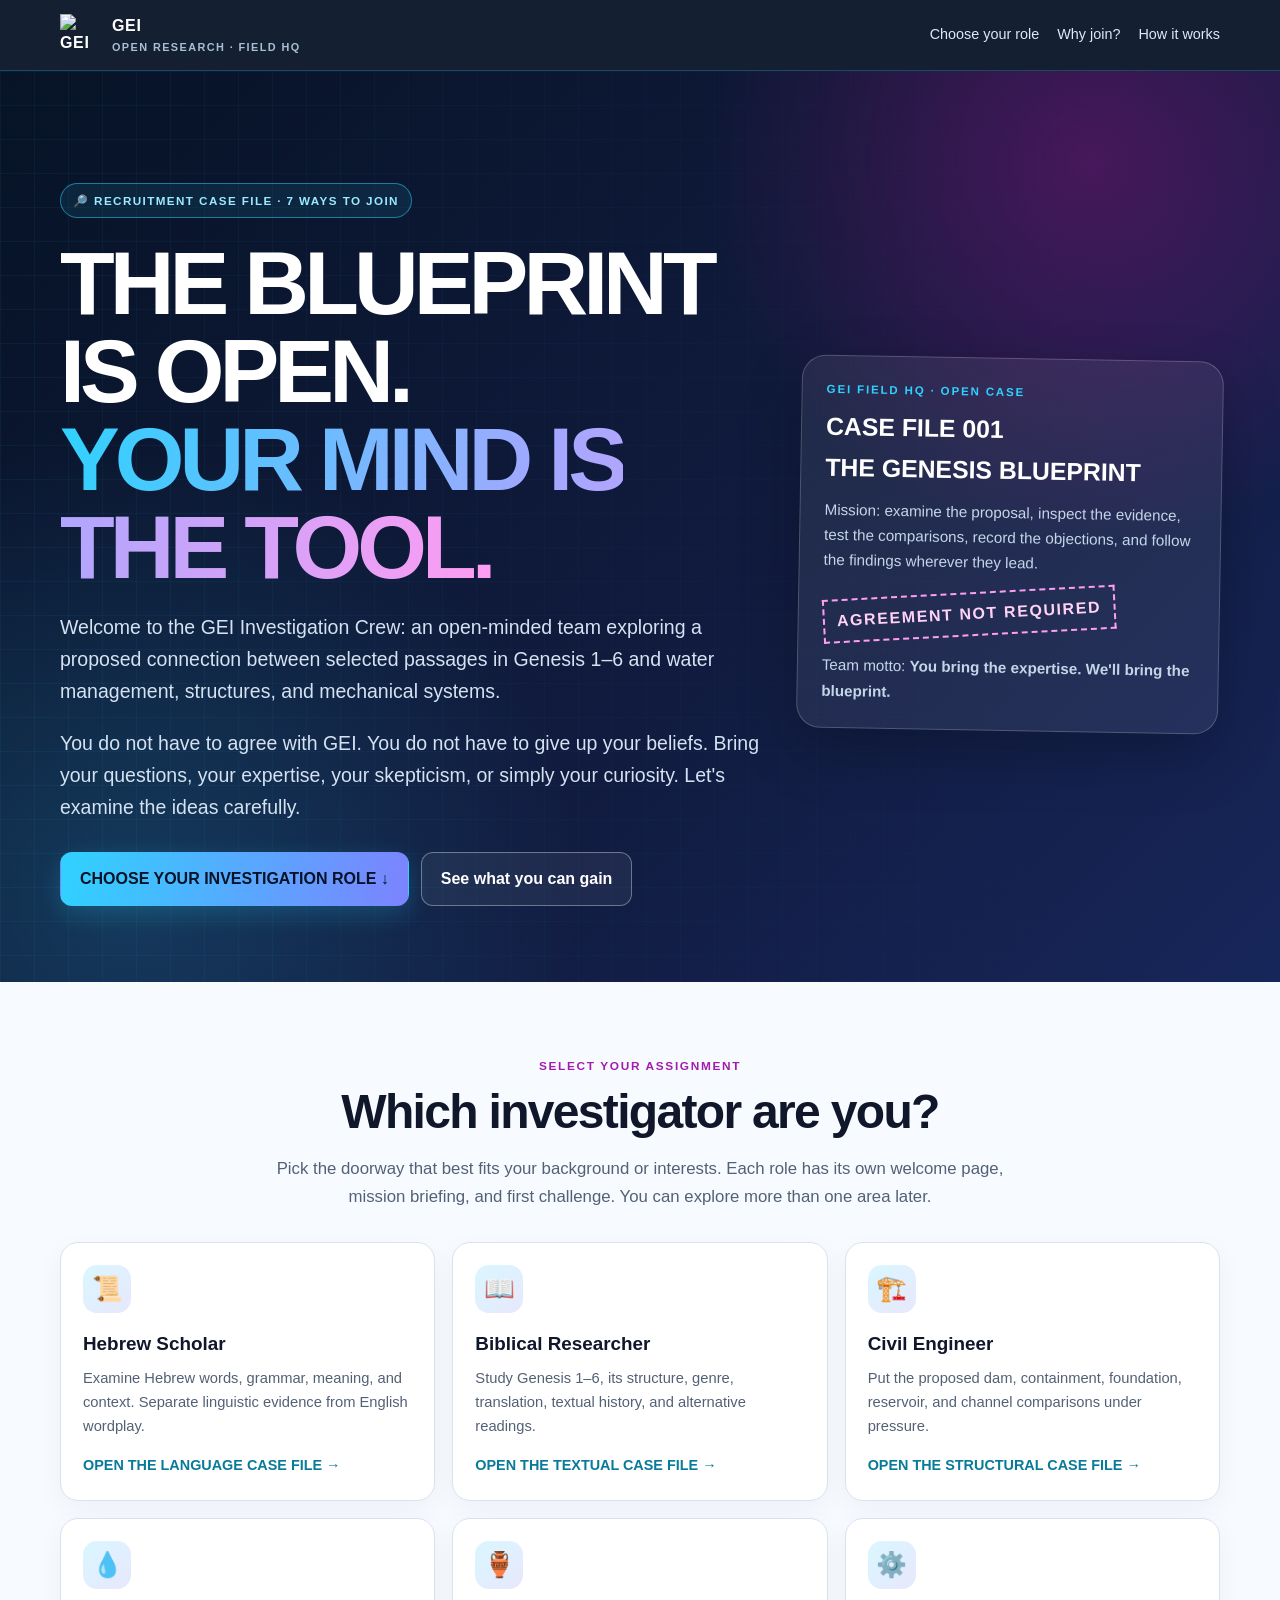
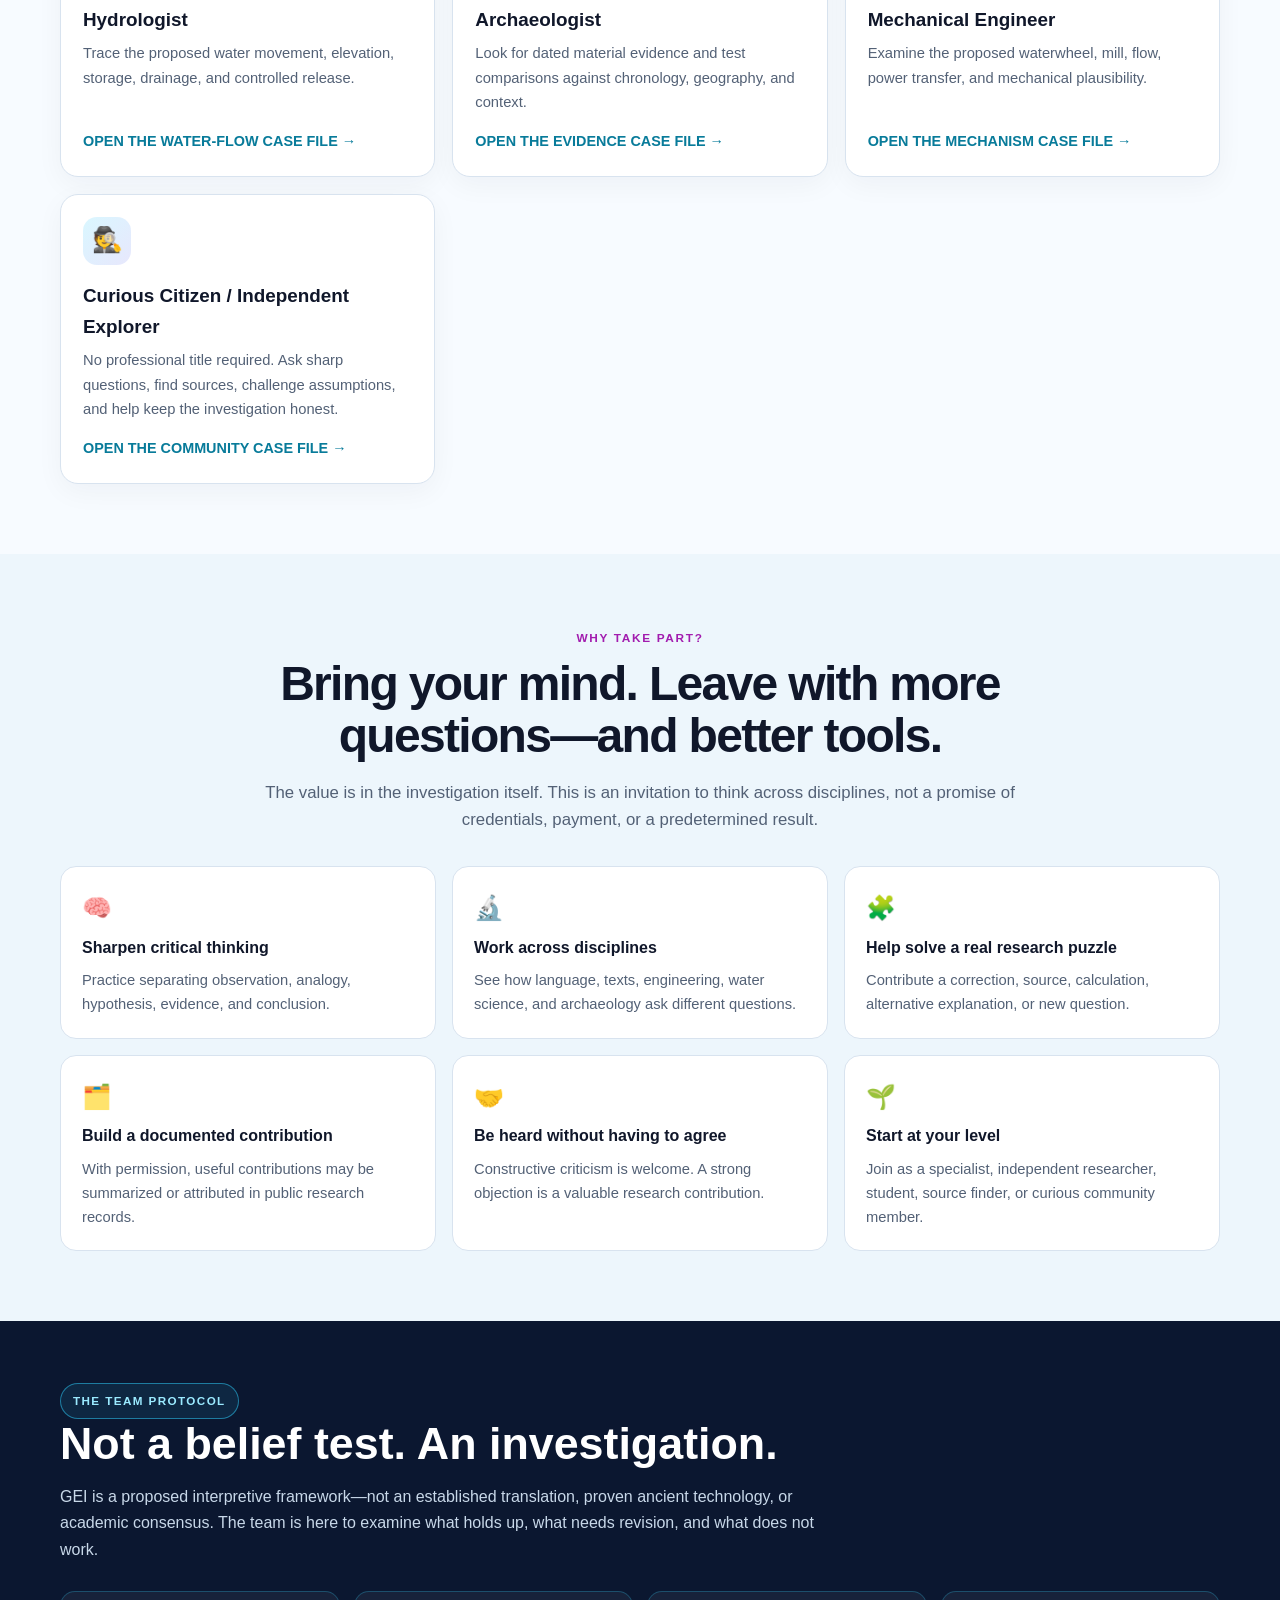
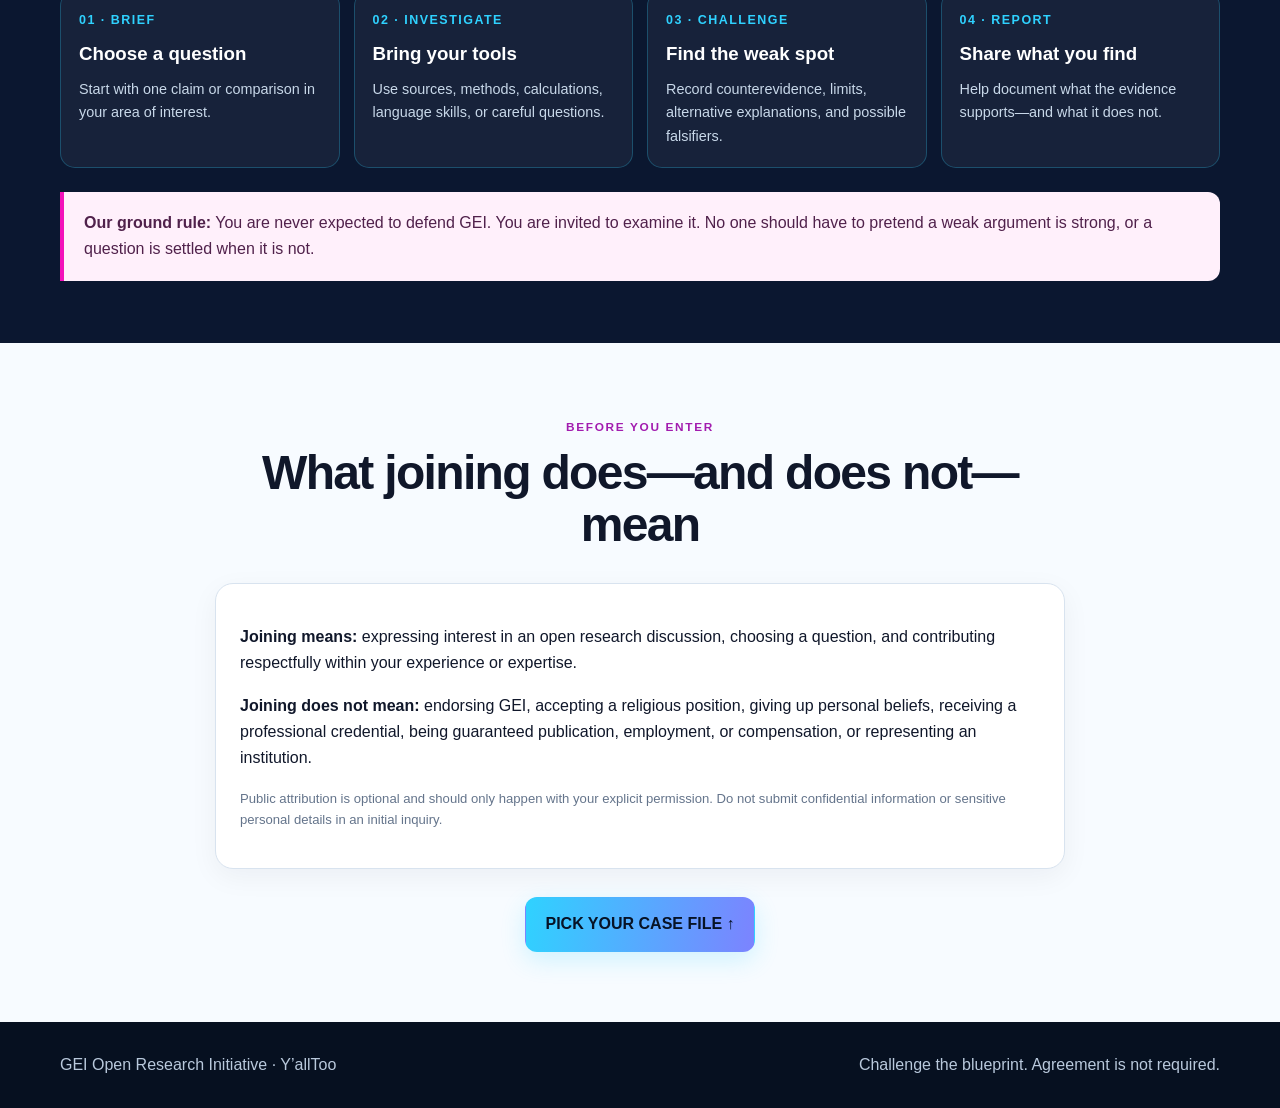
==== join.html @ c0c91cf6 "Add standalone GEI investigation crew recruitment headquarters" ====
<!doctype html>
<html lang="en">
<head>
<meta charset="utf-8"><meta name="viewport" content="width=device-width,initial-scale=1">
<meta name="description" content="Choose your role in the GEI investigation crew. Seven ways to examine a proposed Genesis 1–6 interpretation with curiosity, evidence, and independent thinking.">
<title>Join the Investigation Crew | GEI Open Research</title>
<link rel="stylesheet" href="join.css">
</head>
<body>
<header class="topbar"><div class="wrap topbar-inner">
<a class="brand" href="join.html"><img src="https://assets.zyrosite.com/YZ9jg46Bljs5wOZR/gei-open-research-YdUCaa1Wafpd7vkJ.png" alt="GEI logo"><span>GEI <small>OPEN RESEARCH · FIELD HQ</small></span></a>
<button class="menu-toggle" aria-expanded="false" aria-label="Open navigation">☰</button>
<nav class="navlinks" aria-label="Page navigation"><a href="#choose">Choose your role</a><a href="#benefits">Why join?</a><a href="#mission">How it works</a></nav>
</div></header>
<main>
<section class="hero"><div class="wrap hero-grid">
<div><span class="eyebrow">🔎 Recruitment case file · 7 ways to join</span>
<h1>THE BLUEPRINT IS OPEN.<br><span class="grad">YOUR MIND IS THE TOOL.</span></h1>
<p>Welcome to the GEI Investigation Crew: an open-minded team exploring a proposed connection between selected passages in Genesis 1–6 and water management, structures, and mechanical systems.</p>
<p>You do not have to agree with GEI. You do not have to give up your beliefs. Bring your questions, your expertise, your skepticism, or simply your curiosity. Let's examine the ideas carefully.</p>
<div class="hero-actions"><a class="btn btn-main" href="#choose">CHOOSE YOUR INVESTIGATION ROLE ↓</a><a class="btn btn-light" href="#benefits">See what you can gain</a></div>
</div>
<aside class="caseboard"><div class="case-label">GEI FIELD HQ · OPEN CASE</div><h2>CASE FILE 001<br>THE GENESIS BLUEPRINT</h2><p>Mission: examine the proposal, inspect the evidence, test the comparisons, record the objections, and follow the findings wherever they lead.</p><div class="case-stamp">AGREEMENT NOT REQUIRED</div><p style="margin-top:18px">Team motto: <strong>You bring the expertise. We'll bring the blueprint.</strong></p></aside>
</div></section>
<section class="section" id="choose"><div class="wrap">
<div class="section-head"><span class="kicker">Select your assignment</span><h2>Which investigator are you?</h2><p>Pick the doorway that best fits your background or interests. Each role has its own welcome page, mission briefing, and first challenge. You can explore more than one area later.</p></div>
<div class="role-grid">
<a class="role-card" href="join-hebrew-scholar.html"><span class="role-icon">📜</span><h3>Hebrew Scholar</h3><p>Examine Hebrew words, grammar, meaning, and context. Separate linguistic evidence from English wordplay.</p><span class="card-link">OPEN THE LANGUAGE CASE FILE →</span></a>
<a class="role-card" href="join-biblical-researcher.html"><span class="role-icon">📖</span><h3>Biblical Researcher</h3><p>Study Genesis 1–6, its structure, genre, translation, textual history, and alternative readings.</p><span class="card-link">OPEN THE TEXTUAL CASE FILE →</span></a>
<a class="role-card" href="join-civil-engineer.html"><span class="role-icon">🏗️</span><h3>Civil Engineer</h3><p>Put the proposed dam, containment, foundation, reservoir, and channel comparisons under pressure.</p><span class="card-link">OPEN THE STRUCTURAL CASE FILE →</span></a>
<a class="role-card" href="join-hydrologist.html"><span class="role-icon">💧</span><h3>Hydrologist</h3><p>Trace the proposed water movement, elevation, storage, drainage, and controlled release.</p><span class="card-link">OPEN THE WATER-FLOW CASE FILE →</span></a>
<a class="role-card" href="join-archaeologist.html"><span class="role-icon">🏺</span><h3>Archaeologist</h3><p>Look for dated material evidence and test comparisons against chronology, geography, and context.</p><span class="card-link">OPEN THE EVIDENCE CASE FILE →</span></a>
<a class="role-card" href="join-mechanical-engineer.html"><span class="role-icon">⚙️</span><h3>Mechanical Engineer</h3><p>Examine the proposed waterwheel, mill, flow, power transfer, and mechanical plausibility.</p><span class="card-link">OPEN THE MECHANISM CASE FILE →</span></a>
<a class="role-card" href="join-curious-citizen.html"><span class="role-icon">🕵️</span><h3>Curious Citizen / Independent Explorer</h3><p>No professional title required. Ask sharp questions, find sources, challenge assumptions, and help keep the investigation honest.</p><span class="card-link">OPEN THE COMMUNITY CASE FILE →</span></a>
</div>
</div></section>
<section class="section" id="benefits" style="background:#edf6fc"><div class="wrap">
<div class="section-head"><span class="kicker">Why take part?</span><h2>Bring your mind. Leave with more questions—and better tools.</h2><p>The value is in the investigation itself. This is an invitation to think across disciplines, not a promise of credentials, payment, or a predetermined result.</p></div>
<div class="benefit-grid">
<div class="benefit"><span class="emoji">🧠</span><b>Sharpen critical thinking</b><p>Practice separating observation, analogy, hypothesis, evidence, and conclusion.</p></div>
<div class="benefit"><span class="emoji">🔬</span><b>Work across disciplines</b><p>See how language, texts, engineering, water science, and archaeology ask different questions.</p></div>
<div class="benefit"><span class="emoji">🧩</span><b>Help solve a real research puzzle</b><p>Contribute a correction, source, calculation, alternative explanation, or new question.</p></div>
<div class="benefit"><span class="emoji">🗂️</span><b>Build a documented contribution</b><p>With permission, useful contributions may be summarized or attributed in public research records.</p></div>
<div class="benefit"><span class="emoji">🤝</span><b>Be heard without having to agree</b><p>Constructive criticism is welcome. A strong objection is a valuable research contribution.</p></div>
<div class="benefit"><span class="emoji">🌱</span><b>Start at your level</b><p>Join as a specialist, independent researcher, student, source finder, or curious community member.</p></div>
</div>
</div></section>
<section class="dark-band" id="mission"><div class="wrap">
<span class="eyebrow">The team protocol</span><h2>Not a belief test. An investigation.</h2><p>GEI is a proposed interpretive framework—not an established translation, proven ancient technology, or academic consensus. The team is here to examine what holds up, what needs revision, and what does not work.</p>
<div class="steps">
<div class="step"><strong>01 · BRIEF</strong><h3>Choose a question</h3><p>Start with one claim or comparison in your area of interest.</p></div>
<div class="step"><strong>02 · INVESTIGATE</strong><h3>Bring your tools</h3><p>Use sources, methods, calculations, language skills, or careful questions.</p></div>
<div class="step"><strong>03 · CHALLENGE</strong><h3>Find the weak spot</h3><p>Record counterevidence, limits, alternative explanations, and possible falsifiers.</p></div>
<div class="step"><strong>04 · REPORT</strong><h3>Share what you find</h3><p>Help document what the evidence supports—and what it does not.</p></div>
</div>
<div class="callout"><strong>Our ground rule:</strong> You are never expected to defend GEI. You are invited to examine it. No one should have to pretend a weak argument is strong, or a question is settled when it is not.</div>
</div></section>
<section class="section"><div class="wrap" style="max-width:850px">
<div class="section-head"><span class="kicker">Before you enter</span><h2>What joining does—and does not—mean</h2></div>
<div class="panel"><p><strong>Joining means:</strong> expressing interest in an open research discussion, choosing a question, and contributing respectfully within your experience or expertise.</p><p><strong>Joining does not mean:</strong> endorsing GEI, accepting a religious position, giving up personal beliefs, receiving a professional credential, being guaranteed publication, employment, or compensation, or representing an institution.</p><p class="fineprint">Public attribution is optional and should only happen with your explicit permission. Do not submit confidential information or sensitive personal details in an initial inquiry.</p></div>
<div style="text-align:center;margin-top:28px"><a class="btn btn-main" href="#choose">PICK YOUR CASE FILE ↑</a></div>
</div></section>
</main>
<footer class="footer"><div class="wrap footer-inner"><span>GEI Open Research Initiative · Y’allToo</span><span>Challenge the blueprint. Agreement is not required.</span></div></footer>
<script src="join.js"></script>
</body></html>
---- join.css ----
:root{--ink:#10172a;--muted:#536176;--cyan:#2fd2ff;--blue:#3d3dea;--pink:#f310ba;--rose:#ff9df2;--paper:#f7fbff;--line:#d8e3ef;--card:#fff;--navy:#081326;--shadow:0 18px 48px rgba(8,19,38,.10)}
*{box-sizing:border-box}html{scroll-behavior:smooth}body{margin:0;background:var(--paper);color:var(--ink);font:16px/1.65 Inter,Arial,Helvetica,sans-serif}a{color:inherit;text-decoration:none}button{font:inherit}.wrap{width:min(1160px,calc(100% - 32px));margin:auto}.topbar{position:sticky;top:0;z-index:20;background:rgba(8,19,38,.95);backdrop-filter:blur(12px);color:#fff;border-bottom:1px solid rgba(47,210,255,.25)}.topbar-inner{min-height:70px;display:flex;align-items:center;justify-content:space-between;gap:16px}.brand{display:flex;align-items:center;gap:10px;font-weight:900;letter-spacing:.04em}.brand img{width:42px;height:42px;object-fit:contain}.brand small{display:block;color:#a9bfd5;font-size:.68rem;letter-spacing:.13em;font-weight:700}.navlinks{display:flex;gap:18px;align-items:center}.navlinks a{font-size:.9rem;color:#dbeafe}.navlinks a:hover{color:var(--cyan)}.menu-toggle{display:none;background:transparent;border:1px solid #54708c;color:white;border-radius:10px;padding:8px 12px}.hero{position:relative;overflow:hidden;background:radial-gradient(circle at 85% 10%,rgba(243,16,186,.24),transparent 28%),radial-gradient(circle at 10% 90%,rgba(47,210,255,.18),transparent 32%),linear-gradient(135deg,#071326,#111b3f 58%,#17265a);color:white;padding:clamp(58px,9vw,112px) 0 76px}.hero:after{content:"";position:absolute;inset:0;pointer-events:none;opacity:.22;background-image:linear-gradient(rgba(47,210,255,.25) 1px,transparent 1px),linear-gradient(90deg,rgba(47,210,255,.25) 1px,transparent 1px);background-size:34px 34px;mask-image:linear-gradient(90deg,black,transparent 90%)}.hero-grid{position:relative;z-index:1;display:grid;grid-template-columns:1.25fr .75fr;gap:36px;align-items:center}.eyebrow{display:inline-flex;gap:8px;align-items:center;border:1px solid rgba(47,210,255,.5);background:rgba(47,210,255,.09);color:#9beaff;padding:7px 12px;border-radius:999px;text-transform:uppercase;font-size:.73rem;font-weight:900;letter-spacing:.12em}.hero h1{font-size:clamp(2.65rem,7vw,5.6rem);line-height:.98;letter-spacing:-.055em;margin:22px 0 18px;max-width:820px}.grad{background:linear-gradient(100deg,var(--cyan),#a5a7ff,var(--rose));-webkit-background-clip:text;background-clip:text;color:transparent}.hero p{max-width:720px;color:#d5e2f2;font-size:clamp(1.05rem,2vw,1.22rem)}.hero-actions{display:flex;flex-wrap:wrap;gap:12px;margin-top:28px}.btn{display:inline-flex;align-items:center;justify-content:center;gap:8px;padding:13px 19px;border-radius:12px;font-weight:900;border:1px solid transparent;transition:transform .18s,box-shadow .18s,background .18s}.btn:hover{transform:translateY(-2px)}.btn-main{background:linear-gradient(100deg,var(--cyan),#7c83ff);color:#071326;box-shadow:0 8px 24px rgba(47,210,255,.2)}.btn-light{border-color:rgba(255,255,255,.35);color:#fff;background:rgba(255,255,255,.06)}.caseboard{background:rgba(255,255,255,.07);border:1px solid rgba(255,255,255,.2);border-radius:24px;padding:24px;box-shadow:0 22px 60px rgba(0,0,0,.24);transform:rotate(1deg)}.case-label{font-size:.72rem;letter-spacing:.16em;color:var(--cyan);font-weight:900}.caseboard h2{font-size:1.55rem;margin:8px 0}.caseboard p{font-size:.95rem;margin:0;color:#c5d5e8}.case-stamp{display:inline-block;margin-top:18px;border:2px dashed var(--rose);color:#ffd2f6;padding:7px 12px;transform:rotate(-4deg);font-weight:900;letter-spacing:.1em}.section{padding:70px 0}.section-head{text-align:center;max-width:760px;margin:0 auto 32px}.kicker{color:#a21caf;text-transform:uppercase;letter-spacing:.14em;font-size:.74rem;font-weight:900}.section h2{font-size:clamp(2rem,4vw,3rem);line-height:1.08;letter-spacing:-.035em;margin:8px 0 12px}.section-head p{color:var(--muted);font-size:1.05rem}.role-grid{display:grid;grid-template-columns:repeat(3,1fr);gap:17px}.role-card{display:flex;flex-direction:column;min-height:250px;background:var(--card);border:1px solid var(--line);border-radius:18px;padding:22px;box-shadow:0 8px 28px rgba(8,19,38,.045);transition:transform .2s,border-color .2s,box-shadow .2s}.role-card:hover{transform:translateY(-5px);border-color:#69dafa;box-shadow:var(--shadow)}.role-icon{width:48px;height:48px;display:grid;place-items:center;border-radius:14px;background:linear-gradient(135deg,rgba(47,210,255,.18),rgba(61,61,234,.12));font-size:1.55rem}.role-card h3{font-size:1.18rem;margin:15px 0 6px}.role-card p{color:var(--muted);font-size:.92rem;margin:0 0 16px}.card-link{margin-top:auto;color:#087b9a;font-weight:900;font-size:.9rem}.benefit-grid{display:grid;grid-template-columns:repeat(3,1fr);gap:16px}.benefit{background:#fff;border:1px solid var(--line);border-radius:16px;padding:21px}.benefit b{display:block;margin:7px 0}.benefit p{margin:0;color:var(--muted);font-size:.92rem}.benefit .emoji{font-size:1.5rem}.dark-band{background:#0b1730;color:#fff;padding:62px 0}.dark-band h2{font-size:clamp(1.9rem,4vw,2.8rem);line-height:1.1;margin:0 0 12px}.dark-band p{color:#c8d8e9;max-width:780px}.steps{display:grid;grid-template-columns:repeat(4,1fr);gap:14px;margin-top:28px}.step{border:1px solid rgba(47,210,255,.25);background:rgba(255,255,255,.05);border-radius:15px;padding:18px}.step strong{display:block;color:var(--cyan);font-size:.78rem;letter-spacing:.12em}.step h3{margin:8px 0}.step p{font-size:.9rem;margin:0}.callout{border-left:4px solid var(--pink);background:#fff0fb;padding:18px 20px;border-radius:0 12px 12px 0;color:#50214b;margin-top:24px}.fineprint{font-size:.82rem;color:#64748b}.footer{background:#061020;color:#b9c9dc;padding:30px 0}.footer-inner{display:flex;justify-content:space-between;gap:18px;flex-wrap:wrap}.footer a{color:var(--cyan)}.role-hero{padding:64px 0 54px;background:linear-gradient(135deg,#081326,#17265a);color:#fff}.role-hero h1{font-size:clamp(2.4rem,6vw,4.4rem);line-height:1.02;margin:15px 0}.role-hero p{color:#d5e2f2;max-width:780px;font-size:1.1rem}.role-layout{display:grid;grid-template-columns:1.2fr .8fr;gap:24px;align-items:start}.panel{background:#fff;border:1px solid var(--line);border-radius:18px;padding:24px;box-shadow:0 8px 28px rgba(8,19,38,.05)}.panel h2{margin-top:0}.question{font-size:1.18rem;font-weight:800;color:#0b6f91}.backlink{display:inline-block;margin-bottom:18px;color:#087b9a;font-weight:800}.tag{display:inline-block;background:#e5faff;color:#086985;border-radius:999px;padding:5px 10px;font-size:.75rem;font-weight:900;margin:3px}.role-actions{display:flex;flex-wrap:wrap;gap:12px;margin-top:24px}.role-actions .btn-main{background:linear-gradient(100deg,var(--cyan),#a5a7ff)}.role-actions .btn-outline{border-color:#a8b7c8;color:#18304c}.role-actions .btn-outline:hover{background:#eff7fc} :focus-visible{outline:3px solid var(--pink);outline-offset:3px}
@media(max-width:820px){.hero-grid,.role-layout{grid-template-columns:1fr}.caseboard{max-width:520px}.role-grid{grid-template-columns:repeat(2,1fr)}.benefit-grid{grid-template-columns:repeat(2,1fr)}.steps{grid-template-columns:repeat(2,1fr)}}
@media(max-width:560px){.wrap{width:min(100% - 24px,1160px)}.topbar-inner{min-height:62px}.menu-toggle{display:block}.navlinks{display:none;position:absolute;top:62px;left:0;right:0;background:#081326;padding:14px 18px 20px;flex-direction:column;align-items:stretch;border-bottom:1px solid rgba(47,210,255,.25)}.navlinks.open{display:flex}.navlinks a{padding:9px}.role-grid,.benefit-grid,.steps{grid-template-columns:1fr}.section{padding:54px 0}.role-card{min-height:0}.hero{padding:54px 0}.caseboard{transform:none}}
@media(prefers-reduced-motion:reduce){html{scroll-behavior:auto}*,*:before,*:after{transition:none!important;animation:none!important}}
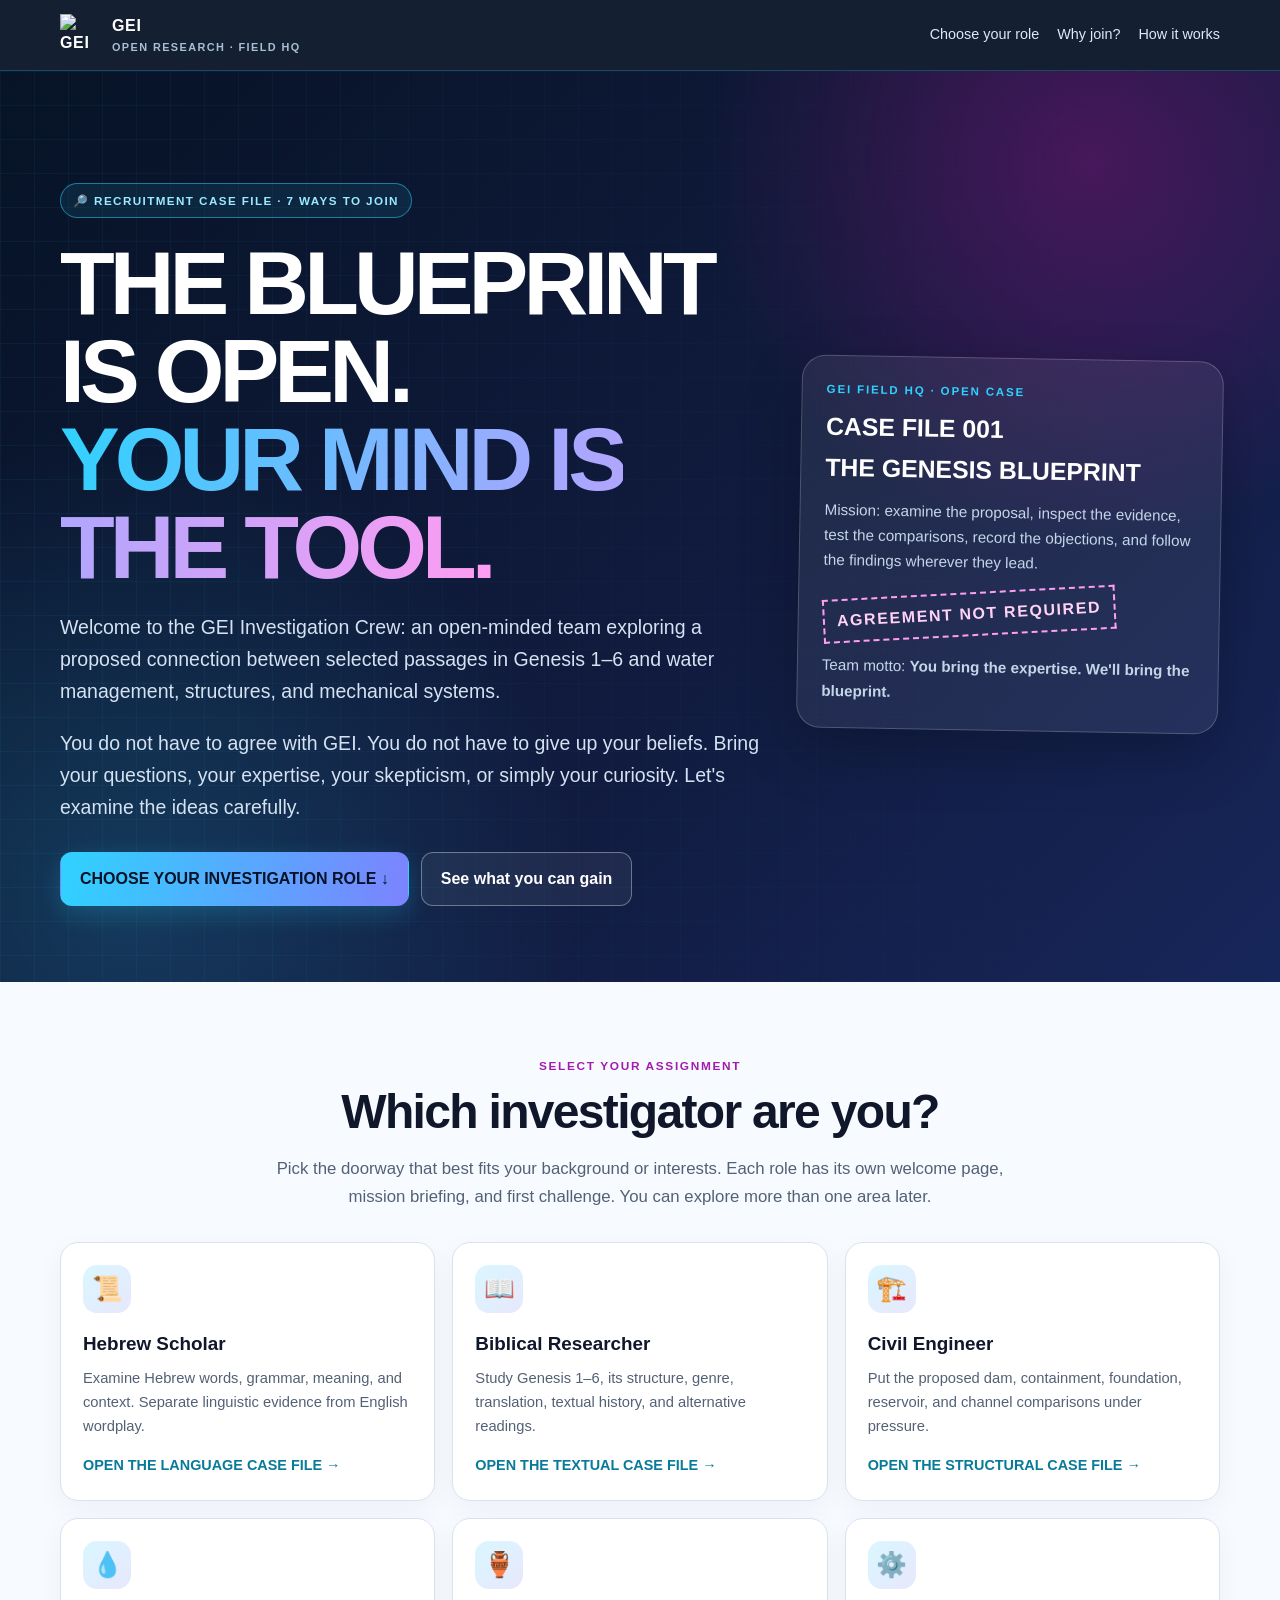
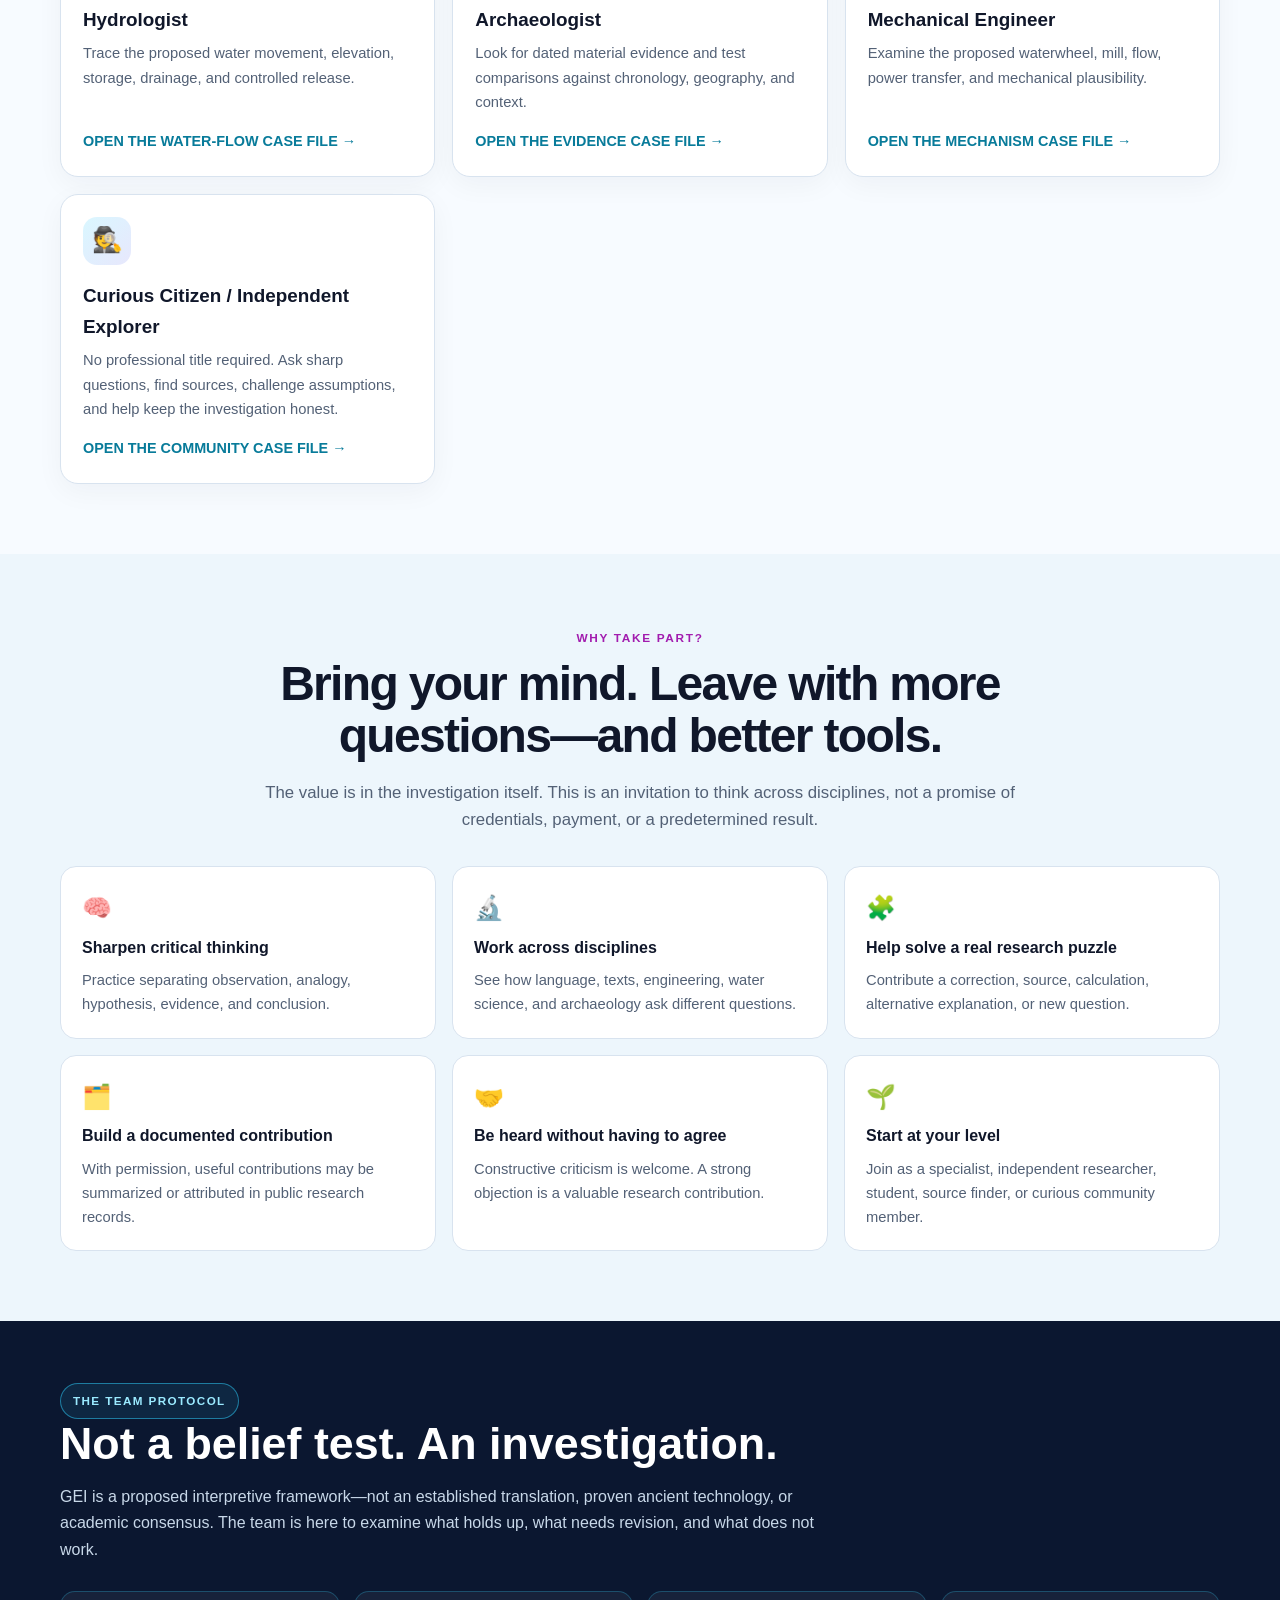
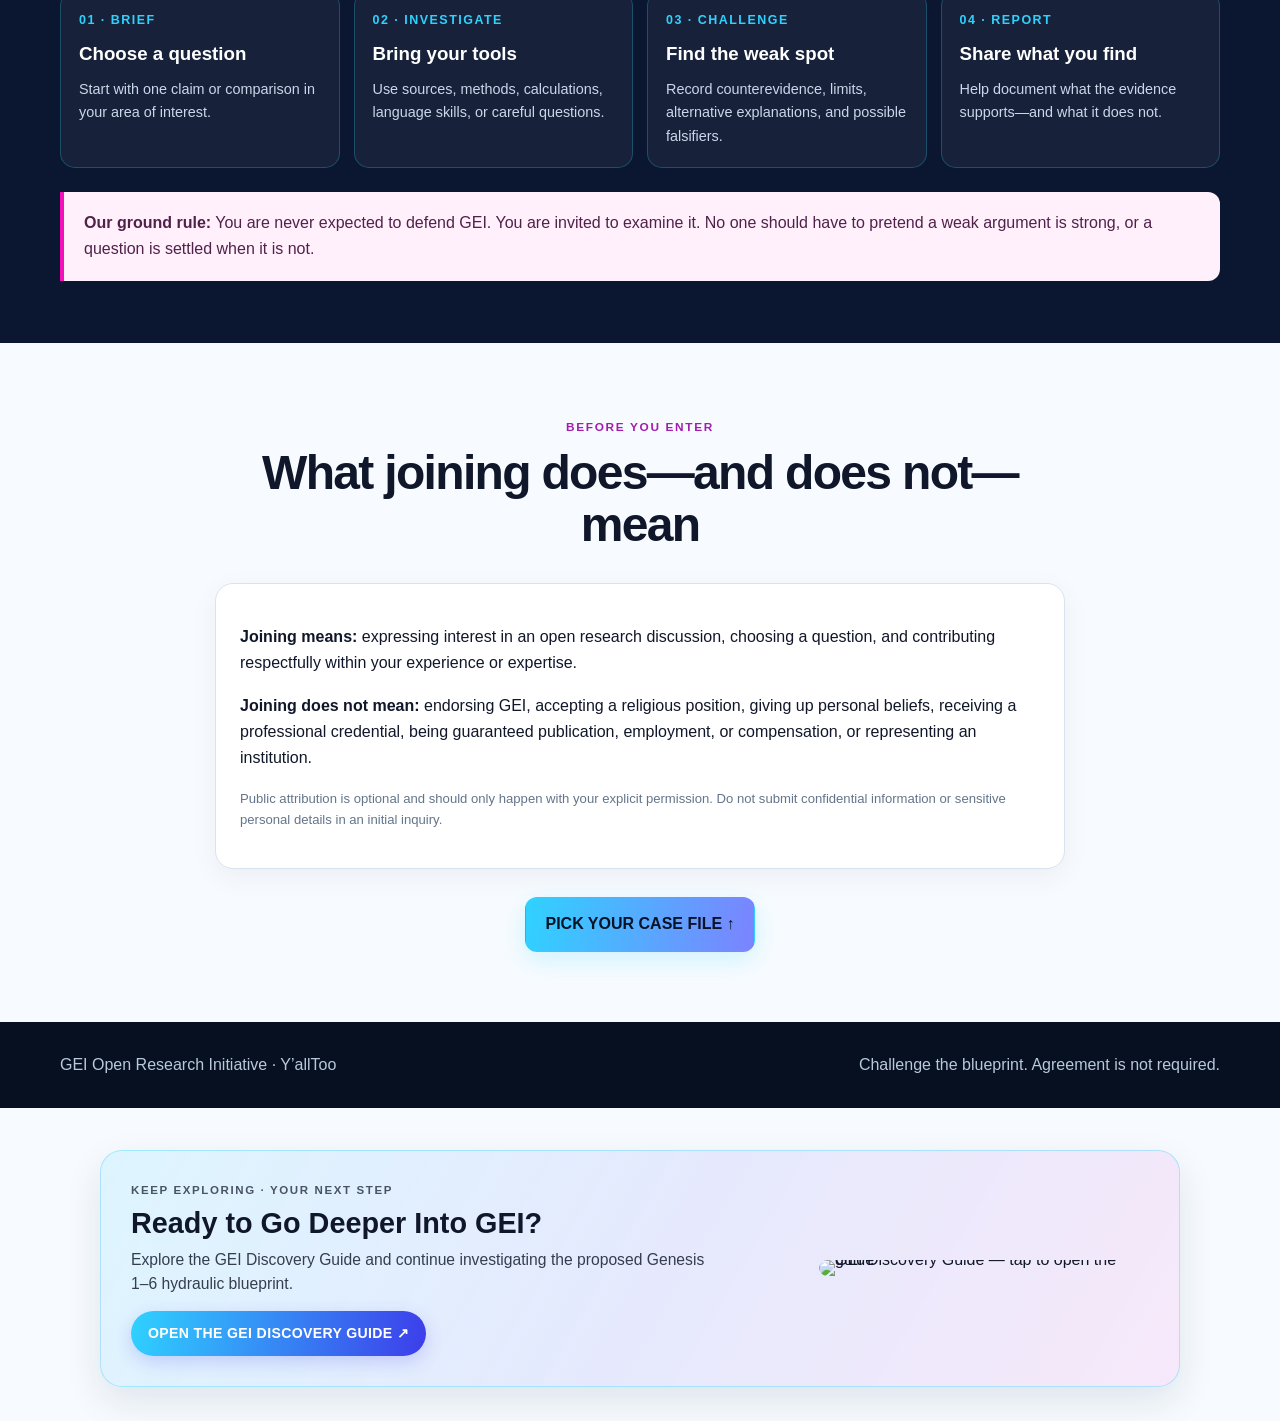
==== commit 0e630214: "Add GEI Discovery Guide GIF CTA" ====
--- a/join.html
+++ b/join.html
@@ -5,6 +5,21 @@
 <meta name="description" content="Choose your role in the GEI investigation crew. Seven ways to examine a proposed Genesis 1–6 interpretation with curiosity, evidence, and independent thinking.">
 <title>Join the Investigation Crew | GEI Open Research</title>
 <link rel="stylesheet" href="join.css">
+
+<style id="gei-discovery-guide-cta-style">
+.gei-guide-cta{box-sizing:border-box;width:min(1080px,calc(100% - 32px));margin:42px auto 34px;padding:clamp(18px,3vw,30px);display:flex;align-items:center;justify-content:center;gap:clamp(18px,3vw,34px);border:1px solid rgba(47,210,255,.35);border-radius:22px;background:linear-gradient(120deg,rgba(47,210,255,.13),rgba(61,61,234,.09),rgba(243,16,186,.08));box-shadow:0 14px 36px rgba(10,30,60,.10);color:inherit;text-align:left;font-family:inherit;position:relative;isolation:isolate}
+.gei-guide-cta-copy{flex:1;min-width:0}
+.gei-guide-cta-kicker{display:block;margin:0 0 7px;font-size:.72rem;font-weight:850;letter-spacing:.14em;text-transform:uppercase;opacity:.72}
+.gei-guide-cta h2{margin:0 0 8px;font-size:clamp(1.25rem,3vw,1.8rem);line-height:1.15;font-weight:900}
+.gei-guide-cta p{margin:0;max-width:590px;font-size:.98rem;line-height:1.55;opacity:.82}
+.gei-guide-cta-link{display:inline-flex;align-items:center;justify-content:center;margin-top:14px;padding:11px 17px;border-radius:999px;background:linear-gradient(100deg,#2fd2ff,#3d3dea);color:#fff!important;text-decoration:none!important;font-size:.88rem;font-weight:850;letter-spacing:.025em;box-shadow:0 6px 18px rgba(61,61,234,.2);transition:transform .2s ease,filter .2s ease}
+.gei-guide-cta-link:hover{transform:translateY(-2px);filter:brightness(1.06)}
+.gei-guide-cta-art{display:block;flex:0 1 330px;max-width:38%;border-radius:15px;overflow:hidden;line-height:0;outline-offset:4px}
+.gei-guide-cta-art img{display:block;width:100%;max-height:205px;object-fit:contain;border-radius:15px;transition:transform .35s ease}
+.gei-guide-cta-art:hover img{transform:scale(1.035)}
+@media(max-width:650px){.gei-guide-cta{flex-direction:column-reverse;align-items:stretch;text-align:center;margin:28px auto;padding:17px;gap:14px}.gei-guide-cta-art{max-width:100%;width:min(100%,390px);margin:0 auto}.gei-guide-cta-art img{max-height:190px}.gei-guide-cta p{margin-inline:auto}}
+@media(prefers-reduced-motion:reduce){.gei-guide-cta-link,.gei-guide-cta-art img{transition:none}}
+</style>
 </head>
 <body>
 <header class="topbar"><div class="wrap topbar-inner">
@@ -63,4 +78,17 @@
 </main>
 <footer class="footer"><div class="wrap footer-inner"><span>GEI Open Research Initiative · Y’allToo</span><span>Challenge the blueprint. Agreement is not required.</span></div></footer>
 <script src="join.js"></script>
+
+<section class="gei-guide-cta" aria-label="Get the GEI Discovery Guide">
+  <div class="gei-guide-cta-copy">
+    <span class="gei-guide-cta-kicker">Keep exploring · Your next step</span>
+    <h2>Ready to Go Deeper Into GEI?</h2>
+    <p>Explore the GEI Discovery Guide and continue investigating the proposed Genesis 1–6 hydraulic blueprint.</p>
+    <a class="gei-guide-cta-link" href="https://www.yalltoo.com/gei-discovery-guide-" target="_blank" rel="noopener noreferrer">OPEN THE GEI DISCOVERY GUIDE ↗</a>
+  </div>
+  <a class="gei-guide-cta-art" href="https://www.yalltoo.com/gei-discovery-guide-" target="_blank" rel="noopener noreferrer" aria-label="Open the GEI Discovery Guide in a new tab">
+    <img src="https://assets.zyrosite.com/YZ9jg46Bljs5wOZR/inshot_20260808_192709068-u7bYAfdJRGRfnEfC.gif" alt="GEI Discovery Guide — tap to open the guide" loading="lazy" decoding="async">
+  </a>
+</section>
+
 </body></html>
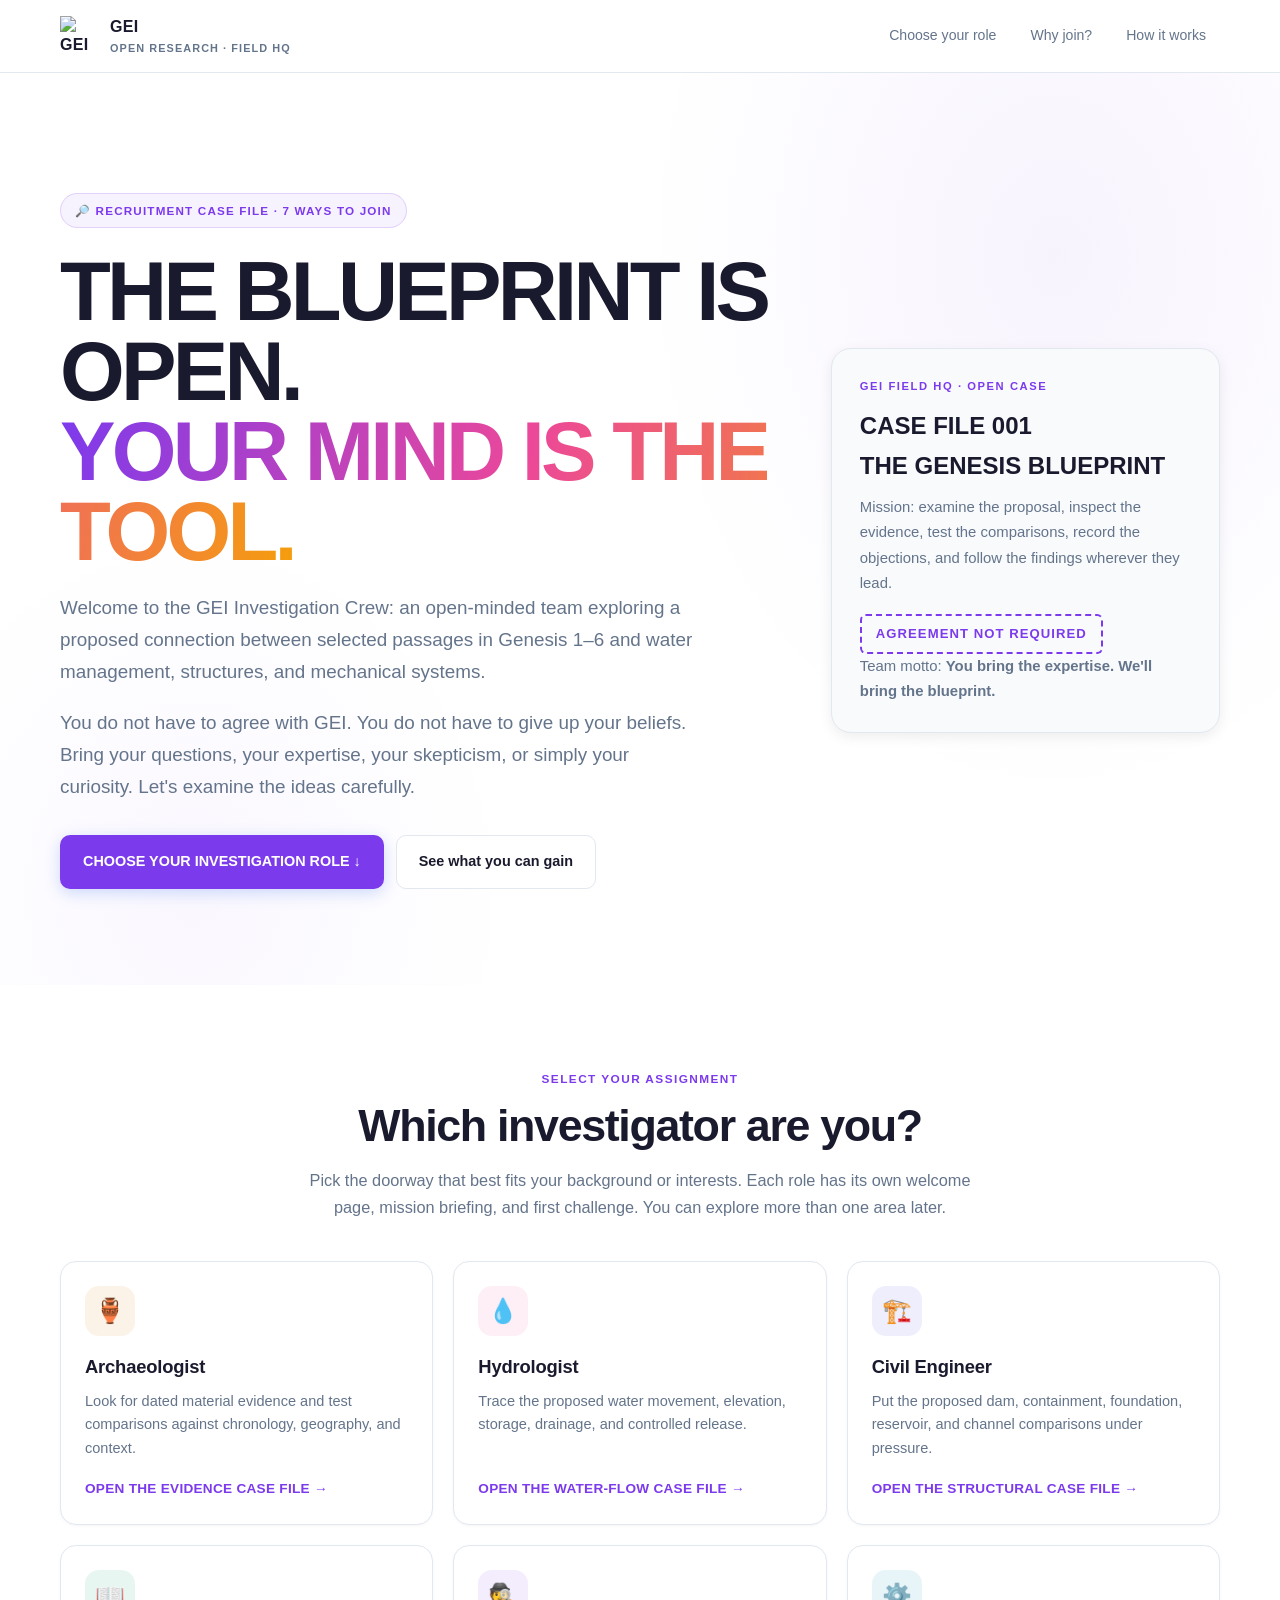
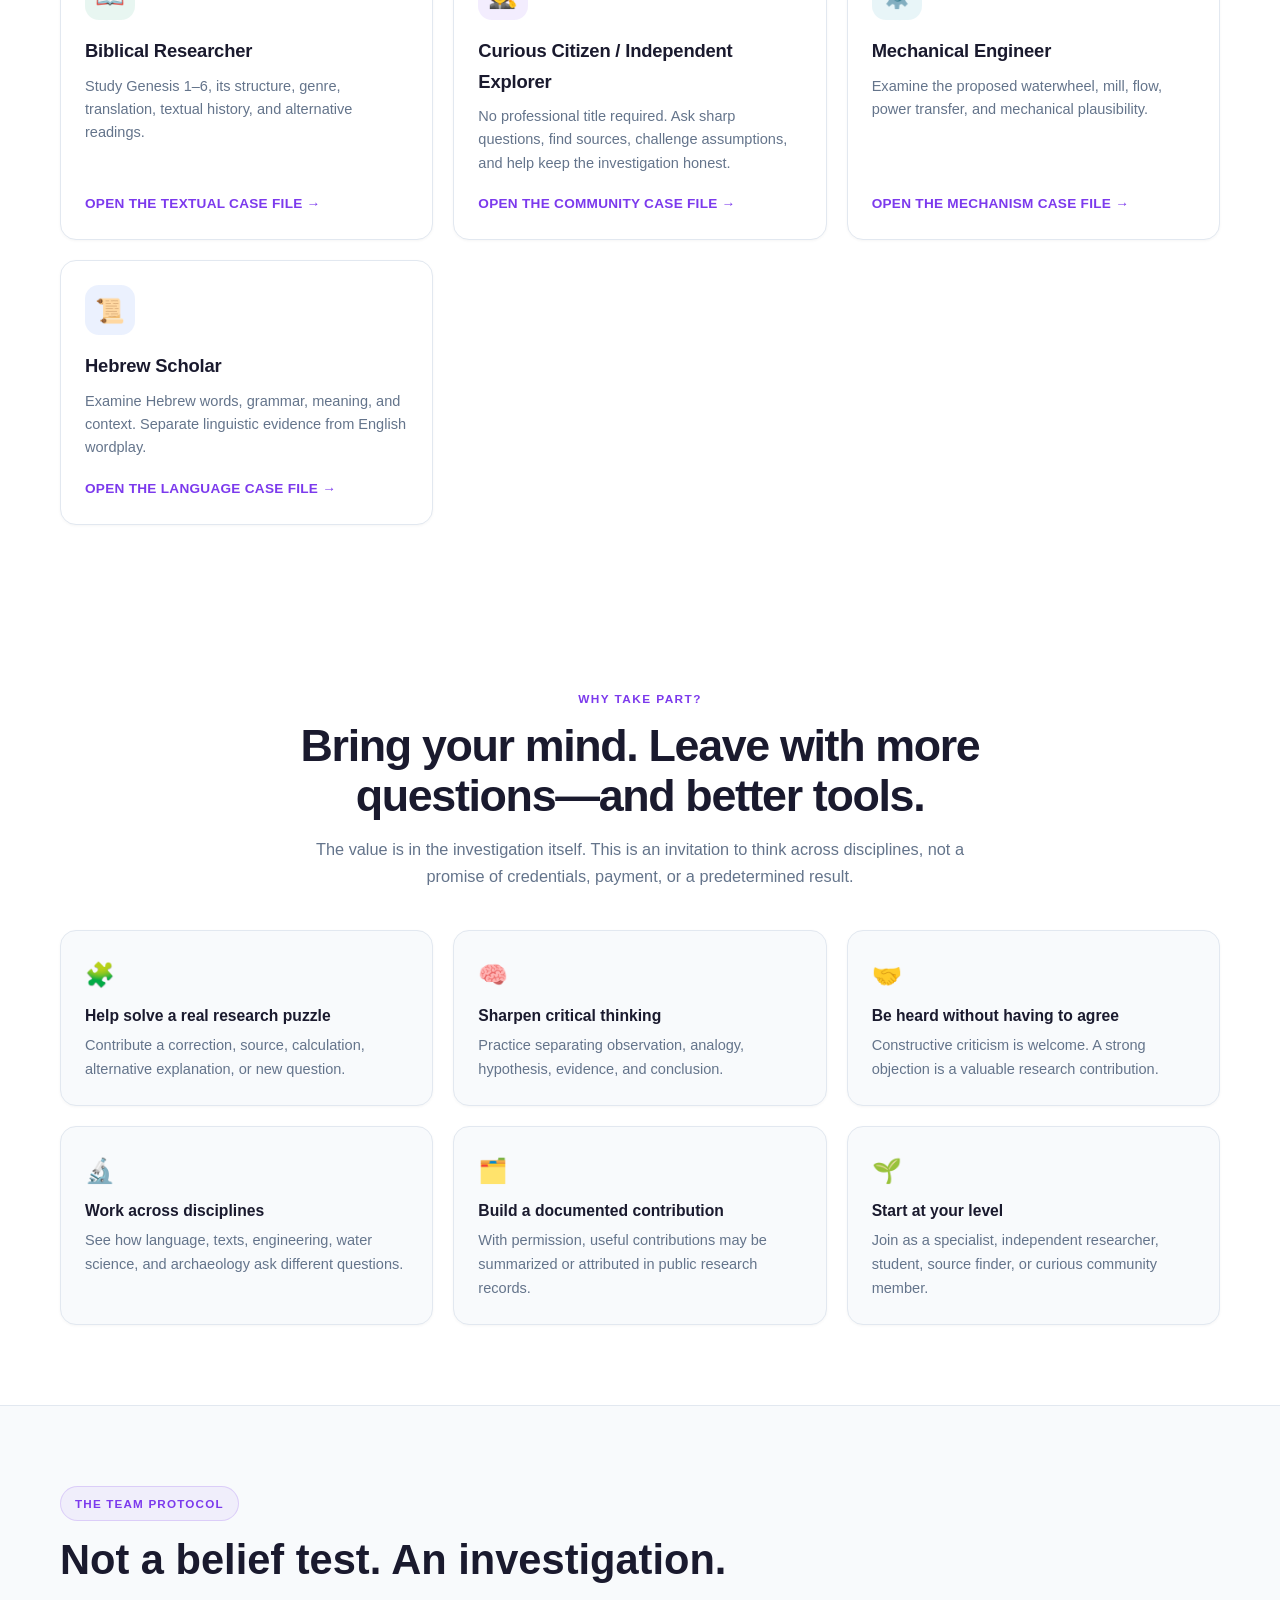
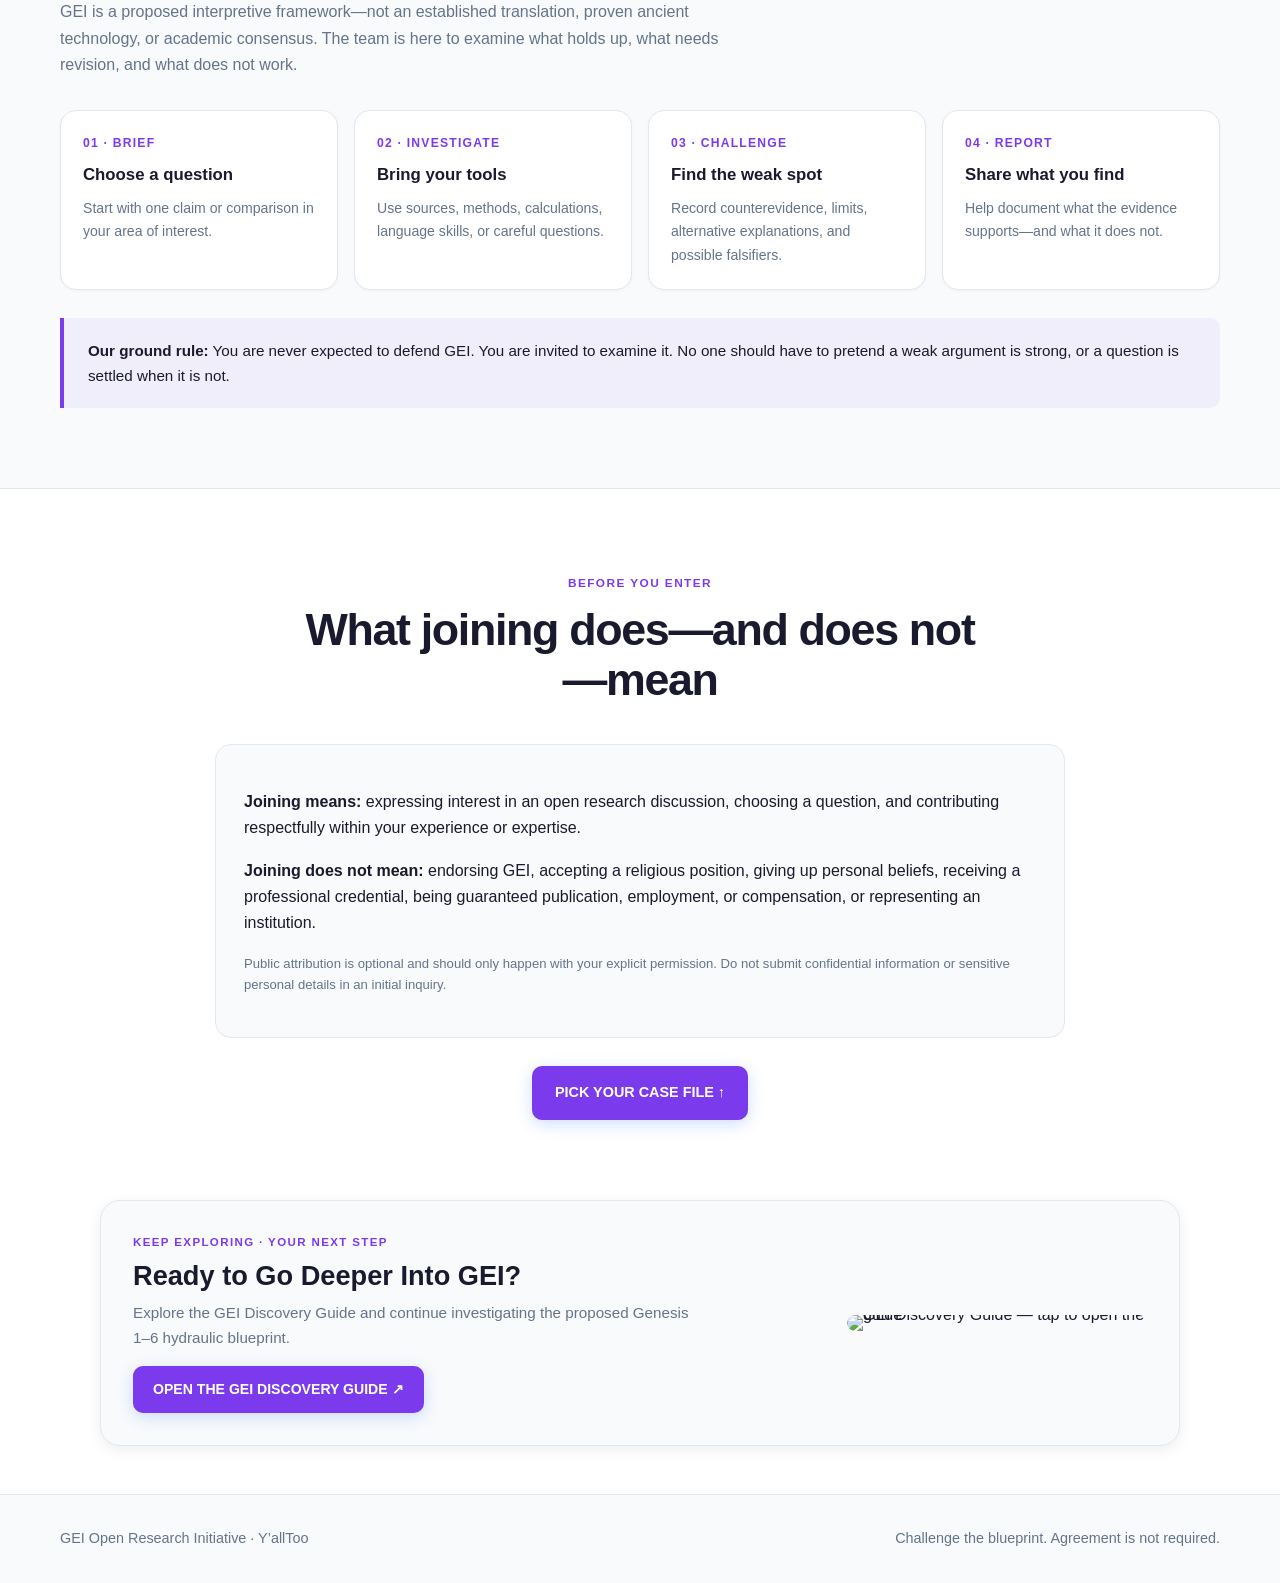
==== commit 1c1ae259: "Redesign join page with white professional theme and randomized layout Replace the dark navy/gradien" ====
--- a/join.html
+++ b/join.html
@@ -5,21 +5,6 @@
 <meta name="description" content="Choose your role in the GEI investigation crew. Seven ways to examine a proposed Genesis 1–6 interpretation with curiosity, evidence, and independent thinking.">
 <title>Join the Investigation Crew | GEI Open Research</title>
 <link rel="stylesheet" href="join.css">
-
-<style id="gei-discovery-guide-cta-style">
-.gei-guide-cta{box-sizing:border-box;width:min(1080px,calc(100% - 32px));margin:42px auto 34px;padding:clamp(18px,3vw,30px);display:flex;align-items:center;justify-content:center;gap:clamp(18px,3vw,34px);border:1px solid rgba(47,210,255,.35);border-radius:22px;background:linear-gradient(120deg,rgba(47,210,255,.13),rgba(61,61,234,.09),rgba(243,16,186,.08));box-shadow:0 14px 36px rgba(10,30,60,.10);color:inherit;text-align:left;font-family:inherit;position:relative;isolation:isolate}
-.gei-guide-cta-copy{flex:1;min-width:0}
-.gei-guide-cta-kicker{display:block;margin:0 0 7px;font-size:.72rem;font-weight:850;letter-spacing:.14em;text-transform:uppercase;opacity:.72}
-.gei-guide-cta h2{margin:0 0 8px;font-size:clamp(1.25rem,3vw,1.8rem);line-height:1.15;font-weight:900}
-.gei-guide-cta p{margin:0;max-width:590px;font-size:.98rem;line-height:1.55;opacity:.82}
-.gei-guide-cta-link{display:inline-flex;align-items:center;justify-content:center;margin-top:14px;padding:11px 17px;border-radius:999px;background:linear-gradient(100deg,#2fd2ff,#3d3dea);color:#fff!important;text-decoration:none!important;font-size:.88rem;font-weight:850;letter-spacing:.025em;box-shadow:0 6px 18px rgba(61,61,234,.2);transition:transform .2s ease,filter .2s ease}
-.gei-guide-cta-link:hover{transform:translateY(-2px);filter:brightness(1.06)}
-.gei-guide-cta-art{display:block;flex:0 1 330px;max-width:38%;border-radius:15px;overflow:hidden;line-height:0;outline-offset:4px}
-.gei-guide-cta-art img{display:block;width:100%;max-height:205px;object-fit:contain;border-radius:15px;transition:transform .35s ease}
-.gei-guide-cta-art:hover img{transform:scale(1.035)}
-@media(max-width:650px){.gei-guide-cta{flex-direction:column-reverse;align-items:stretch;text-align:center;margin:28px auto;padding:17px;gap:14px}.gei-guide-cta-art{max-width:100%;width:min(100%,390px);margin:0 auto}.gei-guide-cta-art img{max-height:190px}.gei-guide-cta p{margin-inline:auto}}
-@media(prefers-reduced-motion:reduce){.gei-guide-cta-link,.gei-guide-cta-art img{transition:none}}
-</style>
 </head>
 <body>
 <header class="topbar"><div class="wrap topbar-inner">
@@ -35,7 +20,7 @@
 <p>You do not have to agree with GEI. You do not have to give up your beliefs. Bring your questions, your expertise, your skepticism, or simply your curiosity. Let's examine the ideas carefully.</p>
 <div class="hero-actions"><a class="btn btn-main" href="#choose">CHOOSE YOUR INVESTIGATION ROLE ↓</a><a class="btn btn-light" href="#benefits">See what you can gain</a></div>
 </div>
-<aside class="caseboard"><div class="case-label">GEI FIELD HQ · OPEN CASE</div><h2>CASE FILE 001<br>THE GENESIS BLUEPRINT</h2><p>Mission: examine the proposal, inspect the evidence, test the comparisons, record the objections, and follow the findings wherever they lead.</p><div class="case-stamp">AGREEMENT NOT REQUIRED</div><p style="margin-top:18px">Team motto: <strong>You bring the expertise. We'll bring the blueprint.</strong></p></aside>
+<aside class="caseboard"><div class="case-label">GEI FIELD HQ · OPEN CASE</div><h2>CASE FILE 001<br>THE GENESIS BLUEPRINT</h2><p>Mission: examine the proposal, inspect the evidence, test the comparisons, record the objections, and follow the findings wherever they lead.</p><div class="case-stamp">AGREEMENT NOT REQUIRED</div><p>Team motto: <strong>You bring the expertise. We'll bring the blueprint.</strong></p></aside>
 </div></section>
 <section class="section" id="choose"><div class="wrap">
 <div class="section-head"><span class="kicker">Select your assignment</span><h2>Which investigator are you?</h2><p>Pick the doorway that best fits your background or interests. Each role has its own welcome page, mission briefing, and first challenge. You can explore more than one area later.</p></div>
@@ -49,7 +34,7 @@
 <a class="role-card" href="join-curious-citizen.html"><span class="role-icon">🕵️</span><h3>Curious Citizen / Independent Explorer</h3><p>No professional title required. Ask sharp questions, find sources, challenge assumptions, and help keep the investigation honest.</p><span class="card-link">OPEN THE COMMUNITY CASE FILE →</span></a>
 </div>
 </div></section>
-<section class="section" id="benefits" style="background:#edf6fc"><div class="wrap">
+<section class="section benefits-section" id="benefits"><div class="wrap">
 <div class="section-head"><span class="kicker">Why take part?</span><h2>Bring your mind. Leave with more questions—and better tools.</h2><p>The value is in the investigation itself. This is an invitation to think across disciplines, not a promise of credentials, payment, or a predetermined result.</p></div>
 <div class="benefit-grid">
 <div class="benefit"><span class="emoji">🧠</span><b>Sharpen critical thinking</b><p>Practice separating observation, analogy, hypothesis, evidence, and conclusion.</p></div>
@@ -70,15 +55,11 @@
 </div>
 <div class="callout"><strong>Our ground rule:</strong> You are never expected to defend GEI. You are invited to examine it. No one should have to pretend a weak argument is strong, or a question is settled when it is not.</div>
 </div></section>
-<section class="section"><div class="wrap" style="max-width:850px">
+<section class="section section-narrow"><div class="wrap">
 <div class="section-head"><span class="kicker">Before you enter</span><h2>What joining does—and does not—mean</h2></div>
 <div class="panel"><p><strong>Joining means:</strong> expressing interest in an open research discussion, choosing a question, and contributing respectfully within your experience or expertise.</p><p><strong>Joining does not mean:</strong> endorsing GEI, accepting a religious position, giving up personal beliefs, receiving a professional credential, being guaranteed publication, employment, or compensation, or representing an institution.</p><p class="fineprint">Public attribution is optional and should only happen with your explicit permission. Do not submit confidential information or sensitive personal details in an initial inquiry.</p></div>
-<div style="text-align:center;margin-top:28px"><a class="btn btn-main" href="#choose">PICK YOUR CASE FILE ↑</a></div>
+<div class="cta-center"><a class="btn btn-main" href="#choose">PICK YOUR CASE FILE ↑</a></div>
 </div></section>
-</main>
-<footer class="footer"><div class="wrap footer-inner"><span>GEI Open Research Initiative · Y’allToo</span><span>Challenge the blueprint. Agreement is not required.</span></div></footer>
-<script src="join.js"></script>
-
 <section class="gei-guide-cta" aria-label="Get the GEI Discovery Guide">
   <div class="gei-guide-cta-copy">
     <span class="gei-guide-cta-kicker">Keep exploring · Your next step</span>
@@ -90,5 +71,7 @@
     <img src="https://assets.zyrosite.com/YZ9jg46Bljs5wOZR/inshot_20260808_192709068-u7bYAfdJRGRfnEfC.gif" alt="GEI Discovery Guide — tap to open the guide" loading="lazy" decoding="async">
   </a>
 </section>
-
+</main>
+<footer class="footer"><div class="wrap footer-inner"><span>GEI Open Research Initiative · Y’allToo</span><span>Challenge the blueprint. Agreement is not required.</span></div></footer>
+<script src="join.js"></script>
 </body></html>
--- a/join.css
+++ b/join.css
@@ -1,5 +1,158 @@
-:root{--ink:#10172a;--muted:#536176;--cyan:#2fd2ff;--blue:#3d3dea;--pink:#f310ba;--rose:#ff9df2;--paper:#f7fbff;--line:#d8e3ef;--card:#fff;--navy:#081326;--shadow:0 18px 48px rgba(8,19,38,.10)}
-*{box-sizing:border-box}html{scroll-behavior:smooth}body{margin:0;background:var(--paper);color:var(--ink);font:16px/1.65 Inter,Arial,Helvetica,sans-serif}a{color:inherit;text-decoration:none}button{font:inherit}.wrap{width:min(1160px,calc(100% - 32px));margin:auto}.topbar{position:sticky;top:0;z-index:20;background:rgba(8,19,38,.95);backdrop-filter:blur(12px);color:#fff;border-bottom:1px solid rgba(47,210,255,.25)}.topbar-inner{min-height:70px;display:flex;align-items:center;justify-content:space-between;gap:16px}.brand{display:flex;align-items:center;gap:10px;font-weight:900;letter-spacing:.04em}.brand img{width:42px;height:42px;object-fit:contain}.brand small{display:block;color:#a9bfd5;font-size:.68rem;letter-spacing:.13em;font-weight:700}.navlinks{display:flex;gap:18px;align-items:center}.navlinks a{font-size:.9rem;color:#dbeafe}.navlinks a:hover{color:var(--cyan)}.menu-toggle{display:none;background:transparent;border:1px solid #54708c;color:white;border-radius:10px;padding:8px 12px}.hero{position:relative;overflow:hidden;background:radial-gradient(circle at 85% 10%,rgba(243,16,186,.24),transparent 28%),radial-gradient(circle at 10% 90%,rgba(47,210,255,.18),transparent 32%),linear-gradient(135deg,#071326,#111b3f 58%,#17265a);color:white;padding:clamp(58px,9vw,112px) 0 76px}.hero:after{content:"";position:absolute;inset:0;pointer-events:none;opacity:.22;background-image:linear-gradient(rgba(47,210,255,.25) 1px,transparent 1px),linear-gradient(90deg,rgba(47,210,255,.25) 1px,transparent 1px);background-size:34px 34px;mask-image:linear-gradient(90deg,black,transparent 90%)}.hero-grid{position:relative;z-index:1;display:grid;grid-template-columns:1.25fr .75fr;gap:36px;align-items:center}.eyebrow{display:inline-flex;gap:8px;align-items:center;border:1px solid rgba(47,210,255,.5);background:rgba(47,210,255,.09);color:#9beaff;padding:7px 12px;border-radius:999px;text-transform:uppercase;font-size:.73rem;font-weight:900;letter-spacing:.12em}.hero h1{font-size:clamp(2.65rem,7vw,5.6rem);line-height:.98;letter-spacing:-.055em;margin:22px 0 18px;max-width:820px}.grad{background:linear-gradient(100deg,var(--cyan),#a5a7ff,var(--rose));-webkit-background-clip:text;background-clip:text;color:transparent}.hero p{max-width:720px;color:#d5e2f2;font-size:clamp(1.05rem,2vw,1.22rem)}.hero-actions{display:flex;flex-wrap:wrap;gap:12px;margin-top:28px}.btn{display:inline-flex;align-items:center;justify-content:center;gap:8px;padding:13px 19px;border-radius:12px;font-weight:900;border:1px solid transparent;transition:transform .18s,box-shadow .18s,background .18s}.btn:hover{transform:translateY(-2px)}.btn-main{background:linear-gradient(100deg,var(--cyan),#7c83ff);color:#071326;box-shadow:0 8px 24px rgba(47,210,255,.2)}.btn-light{border-color:rgba(255,255,255,.35);color:#fff;background:rgba(255,255,255,.06)}.caseboard{background:rgba(255,255,255,.07);border:1px solid rgba(255,255,255,.2);border-radius:24px;padding:24px;box-shadow:0 22px 60px rgba(0,0,0,.24);transform:rotate(1deg)}.case-label{font-size:.72rem;letter-spacing:.16em;color:var(--cyan);font-weight:900}.caseboard h2{font-size:1.55rem;margin:8px 0}.caseboard p{font-size:.95rem;margin:0;color:#c5d5e8}.case-stamp{display:inline-block;margin-top:18px;border:2px dashed var(--rose);color:#ffd2f6;padding:7px 12px;transform:rotate(-4deg);font-weight:900;letter-spacing:.1em}.section{padding:70px 0}.section-head{text-align:center;max-width:760px;margin:0 auto 32px}.kicker{color:#a21caf;text-transform:uppercase;letter-spacing:.14em;font-size:.74rem;font-weight:900}.section h2{font-size:clamp(2rem,4vw,3rem);line-height:1.08;letter-spacing:-.035em;margin:8px 0 12px}.section-head p{color:var(--muted);font-size:1.05rem}.role-grid{display:grid;grid-template-columns:repeat(3,1fr);gap:17px}.role-card{display:flex;flex-direction:column;min-height:250px;background:var(--card);border:1px solid var(--line);border-radius:18px;padding:22px;box-shadow:0 8px 28px rgba(8,19,38,.045);transition:transform .2s,border-color .2s,box-shadow .2s}.role-card:hover{transform:translateY(-5px);border-color:#69dafa;box-shadow:var(--shadow)}.role-icon{width:48px;height:48px;display:grid;place-items:center;border-radius:14px;background:linear-gradient(135deg,rgba(47,210,255,.18),rgba(61,61,234,.12));font-size:1.55rem}.role-card h3{font-size:1.18rem;margin:15px 0 6px}.role-card p{color:var(--muted);font-size:.92rem;margin:0 0 16px}.card-link{margin-top:auto;color:#087b9a;font-weight:900;font-size:.9rem}.benefit-grid{display:grid;grid-template-columns:repeat(3,1fr);gap:16px}.benefit{background:#fff;border:1px solid var(--line);border-radius:16px;padding:21px}.benefit b{display:block;margin:7px 0}.benefit p{margin:0;color:var(--muted);font-size:.92rem}.benefit .emoji{font-size:1.5rem}.dark-band{background:#0b1730;color:#fff;padding:62px 0}.dark-band h2{font-size:clamp(1.9rem,4vw,2.8rem);line-height:1.1;margin:0 0 12px}.dark-band p{color:#c8d8e9;max-width:780px}.steps{display:grid;grid-template-columns:repeat(4,1fr);gap:14px;margin-top:28px}.step{border:1px solid rgba(47,210,255,.25);background:rgba(255,255,255,.05);border-radius:15px;padding:18px}.step strong{display:block;color:var(--cyan);font-size:.78rem;letter-spacing:.12em}.step h3{margin:8px 0}.step p{font-size:.9rem;margin:0}.callout{border-left:4px solid var(--pink);background:#fff0fb;padding:18px 20px;border-radius:0 12px 12px 0;color:#50214b;margin-top:24px}.fineprint{font-size:.82rem;color:#64748b}.footer{background:#061020;color:#b9c9dc;padding:30px 0}.footer-inner{display:flex;justify-content:space-between;gap:18px;flex-wrap:wrap}.footer a{color:var(--cyan)}.role-hero{padding:64px 0 54px;background:linear-gradient(135deg,#081326,#17265a);color:#fff}.role-hero h1{font-size:clamp(2.4rem,6vw,4.4rem);line-height:1.02;margin:15px 0}.role-hero p{color:#d5e2f2;max-width:780px;font-size:1.1rem}.role-layout{display:grid;grid-template-columns:1.2fr .8fr;gap:24px;align-items:start}.panel{background:#fff;border:1px solid var(--line);border-radius:18px;padding:24px;box-shadow:0 8px 28px rgba(8,19,38,.05)}.panel h2{margin-top:0}.question{font-size:1.18rem;font-weight:800;color:#0b6f91}.backlink{display:inline-block;margin-bottom:18px;color:#087b9a;font-weight:800}.tag{display:inline-block;background:#e5faff;color:#086985;border-radius:999px;padding:5px 10px;font-size:.75rem;font-weight:900;margin:3px}.role-actions{display:flex;flex-wrap:wrap;gap:12px;margin-top:24px}.role-actions .btn-main{background:linear-gradient(100deg,var(--cyan),#a5a7ff)}.role-actions .btn-outline{border-color:#a8b7c8;color:#18304c}.role-actions .btn-outline:hover{background:#eff7fc} :focus-visible{outline:3px solid var(--pink);outline-offset:3px}
-@media(max-width:820px){.hero-grid,.role-layout{grid-template-columns:1fr}.caseboard{max-width:520px}.role-grid{grid-template-columns:repeat(2,1fr)}.benefit-grid{grid-template-columns:repeat(2,1fr)}.steps{grid-template-columns:repeat(2,1fr)}}
-@media(max-width:560px){.wrap{width:min(100% - 24px,1160px)}.topbar-inner{min-height:62px}.menu-toggle{display:block}.navlinks{display:none;position:absolute;top:62px;left:0;right:0;background:#081326;padding:14px 18px 20px;flex-direction:column;align-items:stretch;border-bottom:1px solid rgba(47,210,255,.25)}.navlinks.open{display:flex}.navlinks a{padding:9px}.role-grid,.benefit-grid,.steps{grid-template-columns:1fr}.section{padding:54px 0}.role-card{min-height:0}.hero{padding:54px 0}.caseboard{transform:none}}
-@media(prefers-reduced-motion:reduce){html{scroll-behavior:auto}*,*:before,*:after{transition:none!important;animation:none!important}}
+:root{
+  --ink:#1a1a2e;--muted:#64748b;
+  --accent:#2563eb;--accent-soft:rgba(37,99,235,.06);--accent-border:rgba(37,99,235,.18);
+  --grad-start:#2563eb;--grad-mid:#7c3aed;--grad-end:#ec4899;
+  --paper:#ffffff;--surface:#f8fafc;--line:#e2e8f0;--card:#ffffff;
+  --shadow-sm:0 1px 3px rgba(0,0,0,.04);--shadow-md:0 4px 14px rgba(0,0,0,.07);--shadow-lg:0 12px 36px rgba(0,0,0,.1);
+  --radius:16px;--radius-sm:10px
+}
+*{box-sizing:border-box}html{scroll-behavior:smooth}
+body{margin:0;background:var(--paper);color:var(--ink);font:16px/1.65 Inter,-apple-system,BlinkMacSystemFont,'Segoe UI',Arial,sans-serif;-webkit-font-smoothing:antialiased}
+a{color:inherit;text-decoration:none}button{font:inherit}
+.wrap{width:min(1160px,calc(100% - 48px));margin:auto}
+
+/* ——— Top bar ——— */
+.topbar{position:sticky;top:0;z-index:20;background:rgba(255,255,255,.92);backdrop-filter:blur(16px);-webkit-backdrop-filter:blur(16px);border-bottom:1px solid var(--line)}
+.topbar-inner{min-height:72px;display:flex;align-items:center;justify-content:space-between;gap:16px}
+.brand{display:flex;align-items:center;gap:10px;font-weight:900;letter-spacing:.02em;color:var(--ink)}
+.brand img{width:40px;height:40px;object-fit:contain}
+.brand small{display:block;color:var(--muted);font-size:.68rem;letter-spacing:.1em;font-weight:700}
+.navlinks{display:flex;gap:6px;align-items:center}
+.navlinks a{font-size:.88rem;color:var(--muted);padding:7px 14px;border-radius:8px;font-weight:500;transition:color .2s,background .2s}
+.navlinks a:hover{color:var(--accent);background:var(--accent-soft)}
+.menu-toggle{display:none;background:transparent;border:1px solid var(--line);color:var(--ink);border-radius:10px;padding:8px 12px;cursor:pointer}
+
+/* ——— Hero ——— */
+.hero{position:relative;overflow:hidden;background:var(--paper);color:var(--ink);padding:clamp(72px,10vw,120px) 0 clamp(60px,8vw,96px)}
+.hero::before{content:"";position:absolute;top:-40%;right:-15%;width:65%;height:120%;background:radial-gradient(ellipse,var(--accent-soft),transparent 70%);pointer-events:none}
+.hero::after{content:"";position:absolute;bottom:-30%;left:-10%;width:50%;height:80%;background:radial-gradient(ellipse,rgba(124,58,237,.04),transparent 70%);pointer-events:none}
+.hero-grid{position:relative;z-index:1;display:grid;grid-template-columns:1.3fr .7fr;gap:48px;align-items:center}
+.eyebrow{display:inline-flex;gap:8px;align-items:center;border:1px solid var(--accent-border);background:var(--accent-soft);color:var(--accent);padding:7px 14px;border-radius:999px;text-transform:uppercase;font-size:.73rem;font-weight:800;letter-spacing:.1em}
+.hero h1{font-size:clamp(2.8rem,7vw,5.2rem);line-height:.96;letter-spacing:-.045em;margin:24px 0 20px;max-width:780px;font-weight:900}
+.grad{background:linear-gradient(105deg,var(--grad-start),var(--grad-mid),var(--grad-end));-webkit-background-clip:text;background-clip:text;color:transparent}
+.hero p{max-width:640px;color:var(--muted);font-size:clamp(1.02rem,1.8vw,1.18rem);line-height:1.7}
+.hero-actions{display:flex;flex-wrap:wrap;gap:12px;margin-top:32px}
+.btn{display:inline-flex;align-items:center;justify-content:center;gap:8px;padding:14px 22px;border-radius:var(--radius-sm);font-weight:700;font-size:.9rem;border:1px solid transparent;cursor:pointer;transition:transform .2s ease,box-shadow .2s ease}
+.btn:hover{transform:translateY(-2px)}
+.btn-main{background:var(--accent);color:#fff;box-shadow:0 4px 16px rgba(37,99,235,.22)}
+.btn-main:hover{box-shadow:0 8px 24px rgba(37,99,235,.3)}
+.btn-light{border-color:var(--line);color:var(--ink);background:var(--paper)}
+.btn-light:hover{border-color:var(--accent-border);background:var(--accent-soft)}
+
+/* ——— Caseboard ——— */
+.caseboard{background:var(--surface);border:1px solid var(--line);border-radius:20px;padding:28px;box-shadow:var(--shadow-md)}
+.case-label{font-size:.7rem;letter-spacing:.14em;color:var(--accent);font-weight:800;text-transform:uppercase}
+.caseboard h2{font-size:1.5rem;margin:10px 0;color:var(--ink)}
+.caseboard p{font-size:.93rem;margin:0;color:var(--muted)}
+.case-stamp{display:inline-block;margin-top:18px;border:2px dashed var(--accent);color:var(--accent);padding:7px 14px;font-weight:800;font-size:.82rem;letter-spacing:.08em;border-radius:6px}
+
+/* ——— Sections ——— */
+.section{padding:80px 0}
+.section-head{text-align:center;max-width:700px;margin:0 auto 40px}
+.kicker{color:var(--accent);text-transform:uppercase;letter-spacing:.12em;font-size:.74rem;font-weight:800}
+.section h2{font-size:clamp(2rem,4vw,2.8rem);line-height:1.1;letter-spacing:-.03em;margin:10px 0 14px}
+.section-head p{color:var(--muted);font-size:1.02rem}
+.section-narrow .wrap{max-width:850px}
+.cta-center{text-align:center;margin-top:28px}
+
+/* ——— Role cards ——— */
+.role-grid{display:grid;grid-template-columns:repeat(3,1fr);gap:20px}
+.role-card{display:flex;flex-direction:column;min-height:260px;background:var(--card);border:1px solid var(--line);border-radius:var(--radius);padding:24px;box-shadow:var(--shadow-sm);transition:transform .3s ease,border-color .3s ease,box-shadow .3s ease;opacity:0;transform:translateY(24px)}
+.role-card.visible{opacity:1;transform:translateY(0)}
+.role-card:hover{transform:translateY(-6px);border-color:var(--accent-border);box-shadow:var(--shadow-lg)}
+.role-icon{width:50px;height:50px;display:grid;place-items:center;border-radius:14px;font-size:1.5rem;background:var(--accent-soft);transition:background .3s ease}
+.role-card h3{font-size:1.15rem;margin:16px 0 8px;letter-spacing:-.01em}
+.role-card p{color:var(--muted);font-size:.91rem;margin:0 0 18px;line-height:1.6}
+.card-link{margin-top:auto;color:var(--accent);font-weight:700;font-size:.85rem;letter-spacing:.02em;transition:color .2s}
+
+/* ——— Benefits ——— */
+.benefits-section{background:var(--paper)}
+.benefit-grid{display:grid;grid-template-columns:repeat(3,1fr);gap:20px}
+.benefit{background:var(--surface);border:1px solid var(--line);border-radius:var(--radius);padding:24px;box-shadow:var(--shadow-sm);transition:transform .3s ease,box-shadow .3s ease;opacity:0;transform:translateY(20px)}
+.benefit.visible{opacity:1;transform:translateY(0)}
+.benefit:hover{transform:translateY(-3px);box-shadow:var(--shadow-md)}
+.benefit .emoji{font-size:1.5rem}
+.benefit b{display:block;margin:8px 0 4px;font-size:.98rem}
+.benefit p{margin:0;color:var(--muted);font-size:.91rem}
+
+/* ——— Protocol / Steps ——— */
+.dark-band{background:var(--surface);color:var(--ink);padding:80px 0;border-top:1px solid var(--line);border-bottom:1px solid var(--line)}
+.dark-band h2{font-size:clamp(1.9rem,4vw,2.6rem);line-height:1.1;margin:16px 0 14px}
+.dark-band p{color:var(--muted);max-width:700px}
+.steps{display:grid;grid-template-columns:repeat(4,1fr);gap:16px;margin-top:32px}
+.step{border:1px solid var(--line);background:var(--card);border-radius:var(--radius);padding:22px;box-shadow:var(--shadow-sm);transition:transform .25s ease,box-shadow .25s ease}
+.step:hover{transform:translateY(-3px);box-shadow:var(--shadow-md)}
+.step strong{display:block;color:var(--accent);font-size:.76rem;letter-spacing:.1em}
+.step h3{margin:8px 0;font-size:1.05rem}
+.step p{font-size:.88rem;margin:0;color:var(--muted)}
+.callout{border-left:4px solid var(--accent);background:var(--accent-soft);padding:20px 24px;border-radius:0 var(--radius-sm) var(--radius-sm) 0;color:var(--ink);margin-top:28px;font-size:.95rem}
+
+/* ——— Panel / Fine print ——— */
+.panel{background:var(--surface);border:1px solid var(--line);border-radius:var(--radius);padding:28px}
+.panel h2{margin-top:0}
+.fineprint{font-size:.82rem;color:var(--muted)}
+
+/* ——— Footer ——— */
+.footer{background:var(--surface);color:var(--muted);padding:32px 0;border-top:1px solid var(--line);font-size:.9rem}
+.footer-inner{display:flex;justify-content:space-between;gap:18px;flex-wrap:wrap}
+.footer a{color:var(--accent)}
+
+/* ——— Discovery Guide CTA ——— */
+.gei-guide-cta{box-sizing:border-box;width:min(1080px,calc(100% - 48px));margin:0 auto 48px;padding:clamp(22px,3vw,32px);display:flex;align-items:center;justify-content:center;gap:clamp(20px,3vw,36px);border:1px solid var(--line);border-radius:20px;background:var(--surface);box-shadow:var(--shadow-md);color:inherit;text-align:left;font-family:inherit;position:relative}
+.gei-guide-cta-copy{flex:1;min-width:0}
+.gei-guide-cta-kicker{display:block;margin:0 0 8px;font-size:.72rem;font-weight:800;letter-spacing:.12em;text-transform:uppercase;color:var(--accent)}
+.gei-guide-cta h2{margin:0 0 10px;font-size:clamp(1.2rem,3vw,1.7rem);line-height:1.15;font-weight:800}
+.gei-guide-cta p{margin:0;max-width:560px;font-size:.95rem;line-height:1.6;color:var(--muted)}
+.gei-guide-cta-link{display:inline-flex;align-items:center;justify-content:center;margin-top:16px;padding:12px 20px;border-radius:var(--radius-sm);background:var(--accent);color:#fff!important;text-decoration:none!important;font-size:.88rem;font-weight:700;box-shadow:0 4px 16px rgba(37,99,235,.2);transition:transform .2s ease,box-shadow .2s ease}
+.gei-guide-cta-link:hover{transform:translateY(-2px);box-shadow:0 8px 24px rgba(37,99,235,.3)}
+.gei-guide-cta-art{display:block;flex:0 1 300px;max-width:36%;border-radius:14px;overflow:hidden;line-height:0}
+.gei-guide-cta-art img{display:block;width:100%;max-height:200px;object-fit:contain;border-radius:14px;transition:transform .3s ease}
+.gei-guide-cta-art:hover img{transform:scale(1.03)}
+
+/* ——— Role sub-pages (shared) ——— */
+.role-hero{padding:64px 0 54px;background:var(--surface);color:var(--ink);border-bottom:1px solid var(--line)}
+.role-hero h1{font-size:clamp(2.4rem,6vw,4.4rem);line-height:1.02;margin:15px 0}
+.role-hero p{color:var(--muted);max-width:780px;font-size:1.1rem}
+.role-layout{display:grid;grid-template-columns:1.2fr .8fr;gap:24px;align-items:start}
+.question{font-size:1.18rem;font-weight:800;color:var(--accent)}
+.backlink{display:inline-block;margin-bottom:18px;color:var(--accent);font-weight:800}
+.tag{display:inline-block;background:var(--accent-soft);color:var(--accent);border-radius:999px;padding:5px 10px;font-size:.75rem;font-weight:900;margin:3px}
+.role-actions{display:flex;flex-wrap:wrap;gap:12px;margin-top:24px}
+.role-actions .btn-main{background:var(--accent)}
+.role-actions .btn-outline{border-color:var(--line);color:var(--ink)}
+.role-actions .btn-outline:hover{background:var(--accent-soft)}
+
+/* ——— Focus ——— */
+:focus-visible{outline:3px solid var(--accent);outline-offset:3px}
+
+/* ——— Responsive ——— */
+@media(max-width:820px){
+  .hero-grid,.role-layout{grid-template-columns:1fr}
+  .caseboard{max-width:520px}
+  .role-grid{grid-template-columns:repeat(2,1fr)}
+  .benefit-grid{grid-template-columns:repeat(2,1fr)}
+  .steps{grid-template-columns:repeat(2,1fr)}
+}
+@media(max-width:650px){
+  .gei-guide-cta{flex-direction:column-reverse;align-items:stretch;text-align:center;padding:20px;gap:16px}
+  .gei-guide-cta-art{max-width:100%;width:min(100%,360px);margin:0 auto}
+  .gei-guide-cta-art img{max-height:180px}
+  .gei-guide-cta p{margin-inline:auto}
+}
+@media(max-width:560px){
+  .wrap{width:min(100% - 24px,1160px)}
+  .topbar-inner{min-height:62px}
+  .menu-toggle{display:block}
+  .navlinks{display:none;position:absolute;top:62px;left:0;right:0;background:var(--paper);padding:14px 18px 20px;flex-direction:column;align-items:stretch;border-bottom:1px solid var(--line);box-shadow:0 8px 24px rgba(0,0,0,.08)}
+  .navlinks.open{display:flex}
+  .navlinks a{padding:10px}
+  .role-grid,.benefit-grid,.steps{grid-template-columns:1fr}
+  .section{padding:56px 0}
+  .role-card{min-height:0}
+  .hero{padding:56px 0 48px}
+}
+@media(prefers-reduced-motion:reduce){
+  html{scroll-behavior:auto}
+  *,*::before,*::after{transition:none!important;animation:none!important}
+  .role-card,.benefit{opacity:1;transform:none}
+}
